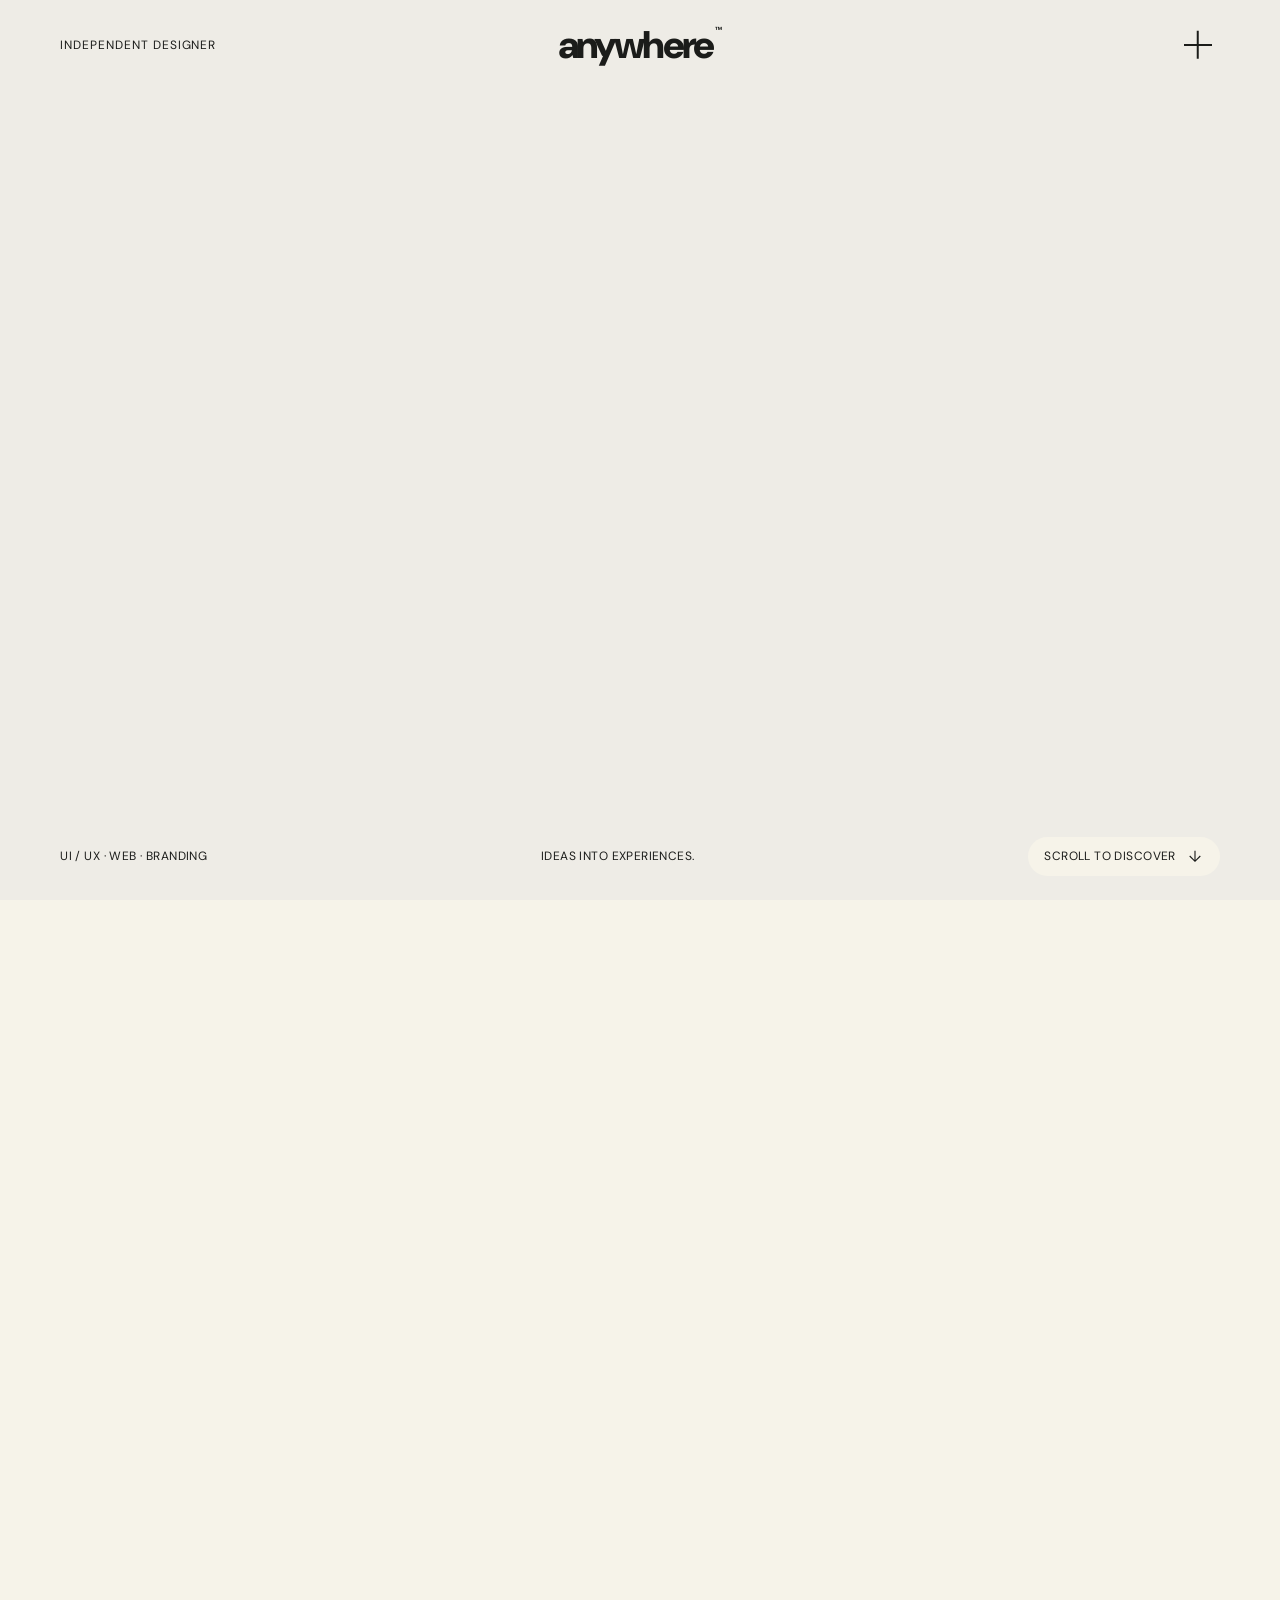
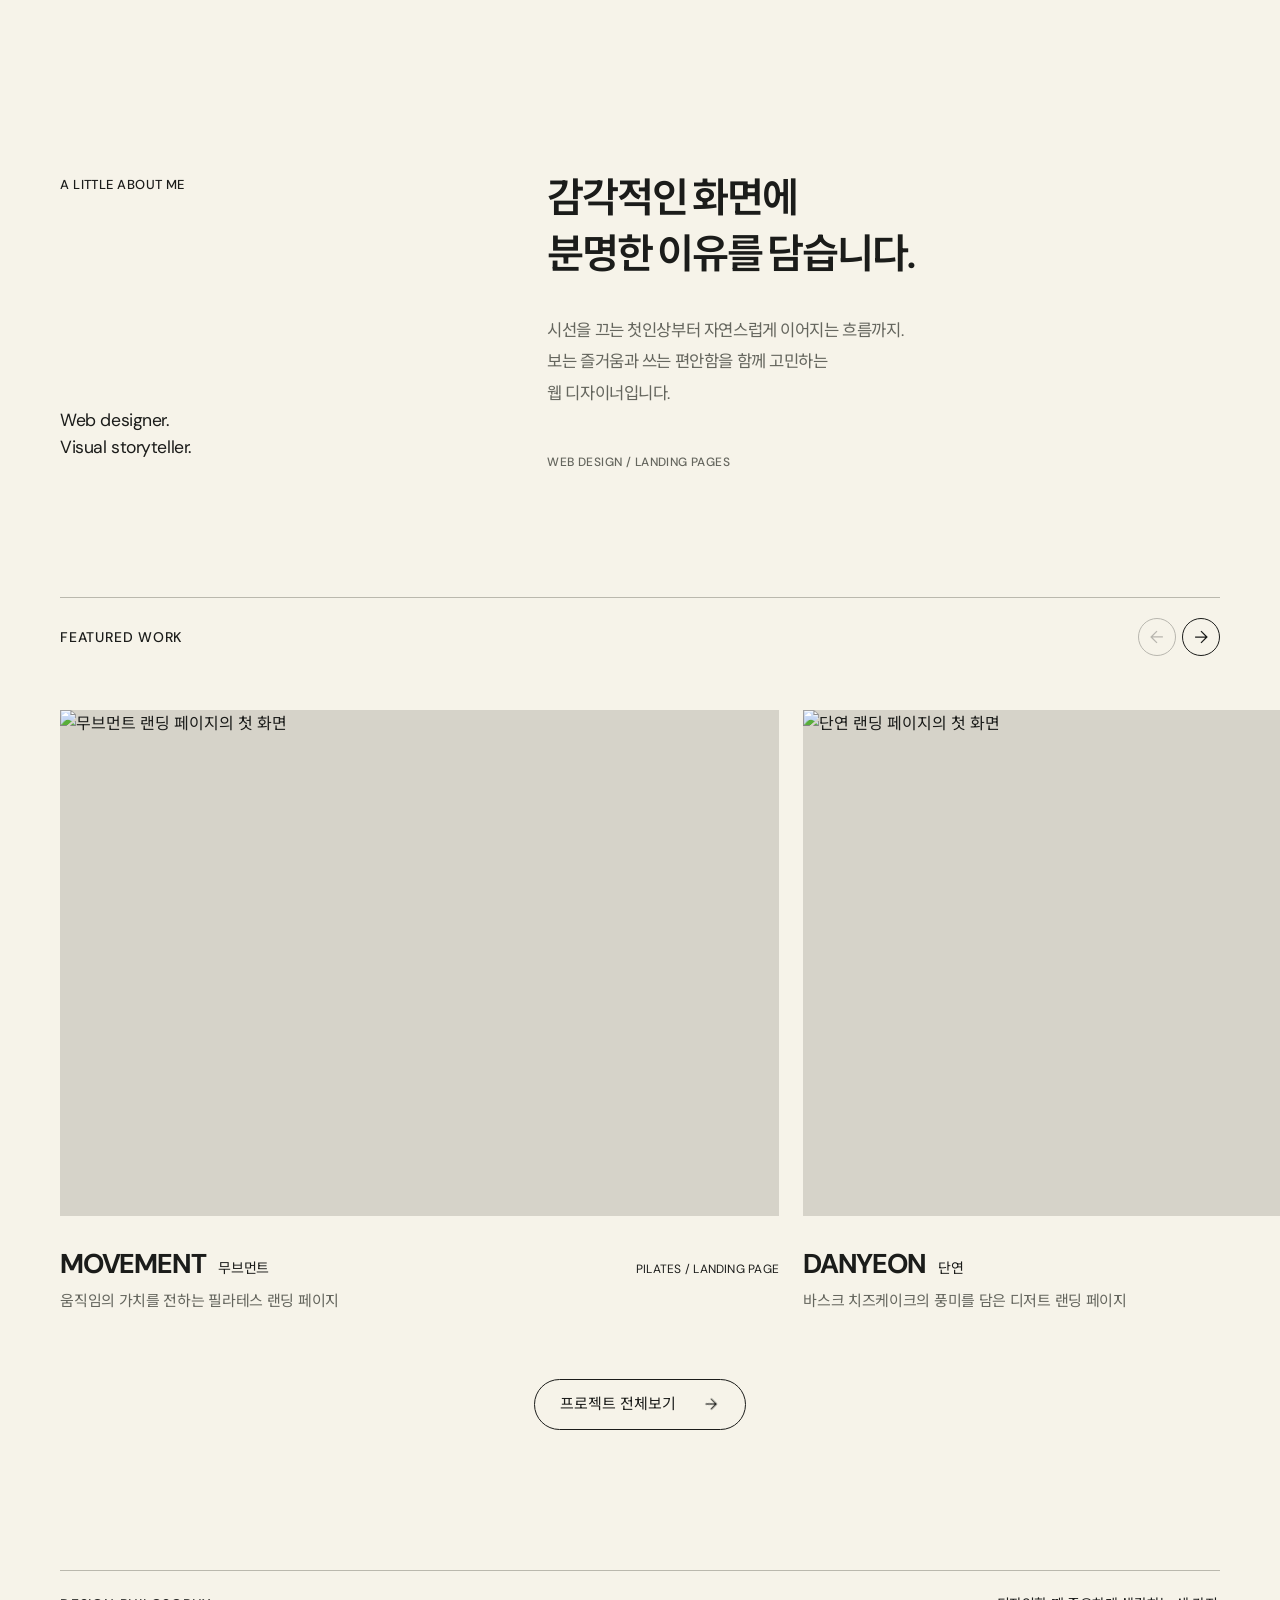
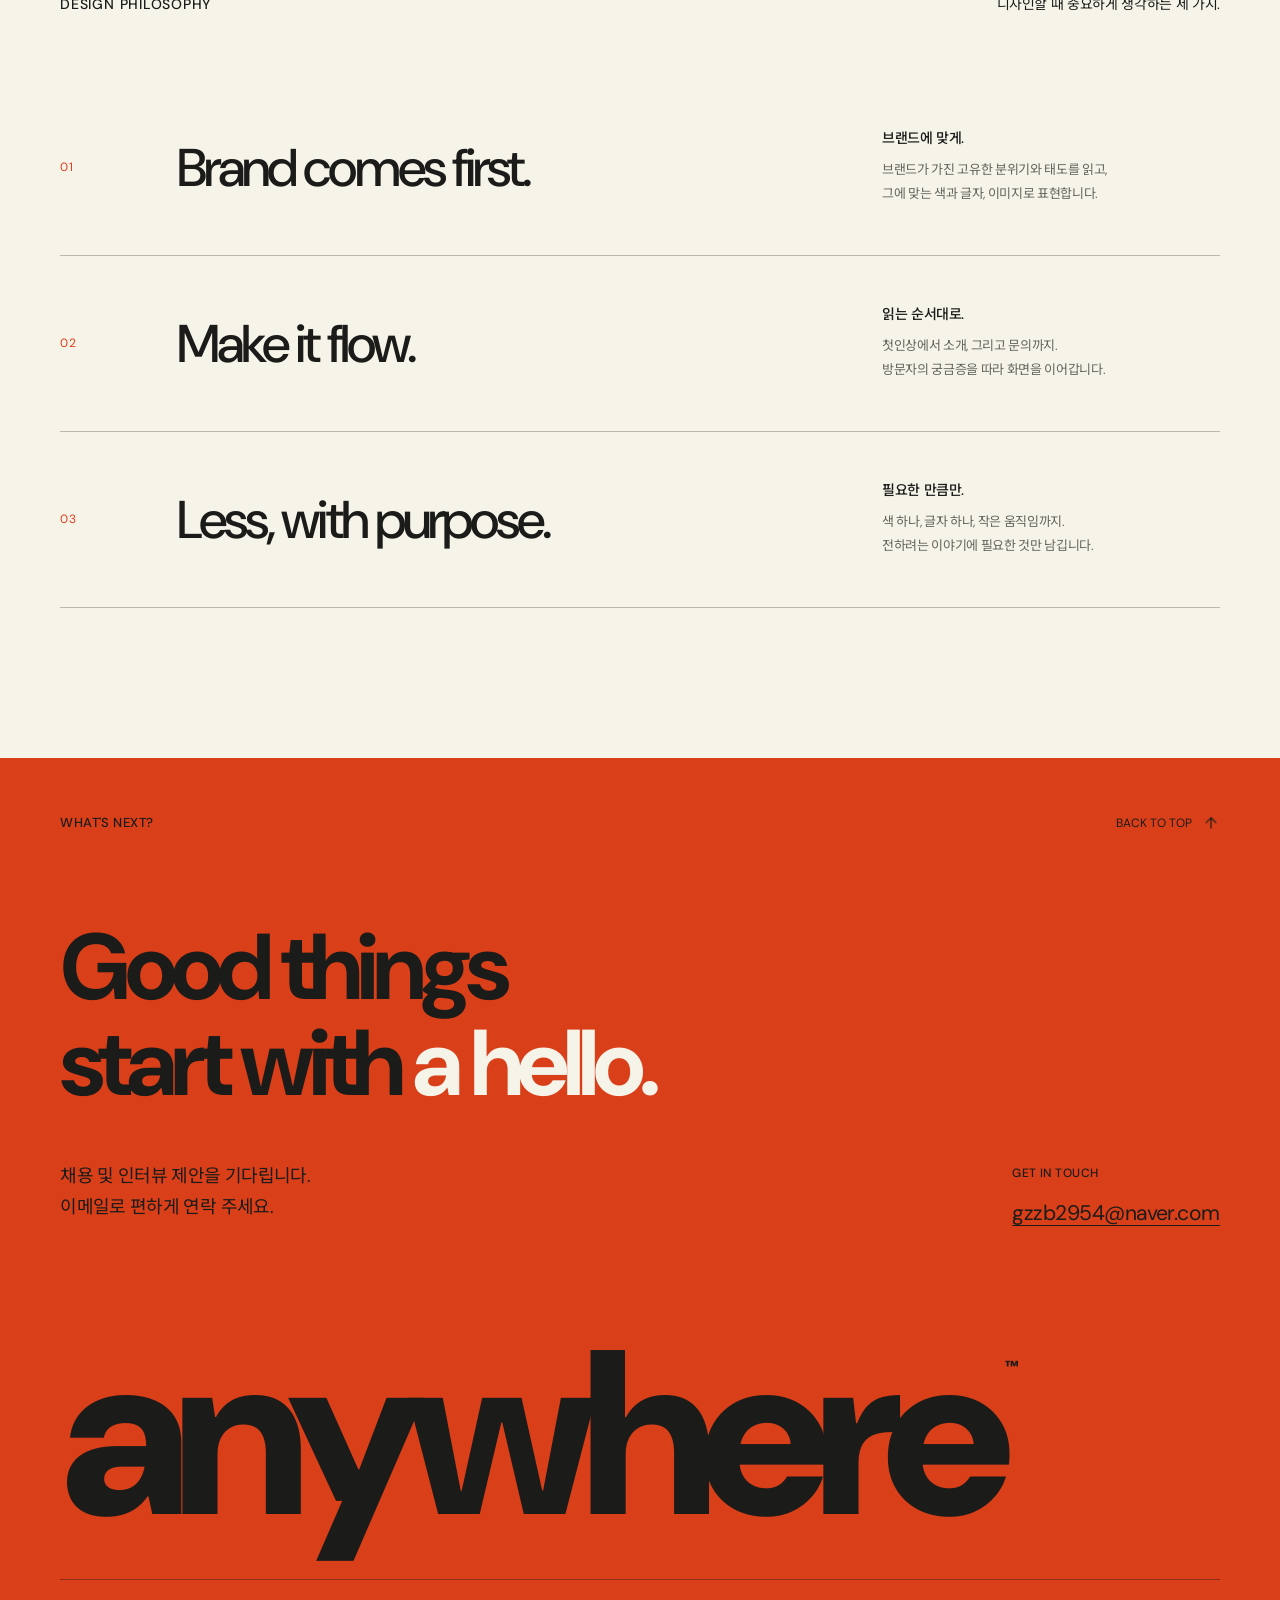
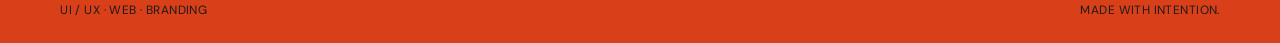
==== index.html @ 919f3a4c "Add portfolio homepage and styles" ====
<!doctype html><html lang="ko"><head><meta charset="UTF-8"><meta name="viewport" content="width=device-width,initial-scale=1"><title>anywhere — Designing better experiences</title><meta name="description" content="작은 관찰에서 시작해 더 나은 경험을 만드는 디자이너. UI/UX, 웹, 브랜딩을 연결하는 anywhere의 포트폴리오."><meta name="theme-color" content="#f6f3e9"><link rel="icon" href="assets/favicon.svg" type="image/svg+xml"><link rel="stylesheet" href="design.css?v=hiring-flow"><script src="site.js?v=spacing-1" defer></script></head><body id="top" class="home-page"><a class="skip" href="#main">본문으로 건너뛰기</a><header class="site-header"><span class="header-caption">INDEPENDENT DESIGNER</span><a class="wordmark" href="./" aria-label="anywhere 홈">anywhere<sup>™</sup></a><button class="menu-toggle" id="menu-toggle" type="button" aria-label="메뉴 열기" aria-controls="site-menu" aria-expanded="false"><span class="plus" aria-hidden="true"></span></button></header><dialog class="site-menu" id="site-menu" aria-label="사이트 메뉴"><div class="menu-head"><span class="eyebrow">EXPLORE ANYWHERE</span><button class="menu-close" type="button" aria-label="메뉴 닫기"><span class="plus" aria-hidden="true"></span></button></div><nav aria-label="메인 메뉴"><a href="./#projects"><span>Work</span><small>01</small></a><a href="./#about"><span>About</span><small>02</small></a><a href="./#contact"><span>Contact</span><small>03</small></a></nav><div class="menu-bottom"><span class="eyebrow">DESIGN WITH INTENTION.</span><p>작은 관찰에서 시작해,<br>더 나은 경험을 만듭니다.</p><span class="eyebrow">UI / UX · WEB · BRANDING</span></div></dialog><noscript><nav class="fallback-nav" aria-label="메인 메뉴"><a href="./#projects">Work</a><a href="./#about">About</a><a href="./#contact">Contact</a></nav></noscript><main id="main"><section class="hero" aria-labelledby="hero-title"><h1 class="sr-only" id="hero-title">Designing better experiences. anywhere design portfolio.</h1><div class="hero-stage"><div class="hero-frame"><div class="hero-visual"><div class="hero-art-window"><img class="hero-art" src="assets/hero.png" width="1672" height="941" alt="오렌지색 Designing better experiences 타이포그래피와 흑백 사진으로 구성된 종이 콜라주" fetchpriority="high"></div></div></div><div class="hero-foot"><span>UI / UX · WEB · BRANDING</span><span>IDEAS INTO EXPERIENCES.</span><a href="#about">SCROLL TO DISCOVER <svg class="arrow arrow-down" viewBox="0 0 24 24" fill="none" aria-hidden="true"><path d="M7 17 17 7M7 7h10v10"/></svg></a></div></div></section><section class="about about-personal" id="about" aria-labelledby="about-title"><div class="about-layout"><div class="about-caption"><span class="eyebrow">A LITTLE ABOUT ME</span><p>Web designer.<br>Visual storyteller.</p></div><div class="about-copy"><h2 id="about-title">감각적인 화면에<br>분명한 이유를 담습니다.</h2><p>시선을 끄는 첫인상부터 자연스럽게 이어지는 흐름까지.<br>보는 즐거움과 쓰는 편안함을 함께 고민하는<br class="desktop-break"> 웹 디자이너입니다.</p><span class="eyebrow">WEB DESIGN / LANDING PAGES</span></div></div></section><section class="work" id="projects" aria-labelledby="work-title"><div class="section-bar"><h2 id="work-title">FEATURED WORK</h2><div class="work-actions"><div class="carousel-controls" aria-label="프로젝트 탐색"><button type="button" id="previous-project" aria-label="이전 프로젝트"><svg class="arrow arrow-left" viewBox="0 0 24 24" fill="none" aria-hidden="true"><path d="M7 17 17 7M7 7h10v10"/></svg></button><button type="button" id="next-project" aria-label="다음 프로젝트"><svg class="arrow arrow-right" viewBox="0 0 24 24" fill="none" aria-hidden="true"><path d="M7 17 17 7M7 7h10v10"/></svg></button></div></div></div><div class="work-track" id="work-track" tabindex="0" aria-label="프로젝트 목록, 가로로 스크롤할 수 있습니다"><article class="project"><a class="project-link" href="projects/movement/"><div class="project-image landing-thumbnail"><img src="assets/movement.png" width="1920" height="9188" alt="무브먼트 랜딩 페이지의 첫 화면" loading="lazy"><span class="project-open">VIEW PROJECT <svg class="arrow arrow-ne" viewBox="0 0 24 24" fill="none" aria-hidden="true"><path d="M7 17 17 7M7 7h10v10"/></svg></span></div><div class="project-meta"><h3>MOVEMENT <span class="project-korean">무브먼트</span></h3><span>PILATES / LANDING PAGE</span></div><p>움직임의 가치를 전하는 필라테스 랜딩 페이지</p></a></article><article class="project"><a class="project-link" href="projects/danyeon/"><div class="project-image landing-thumbnail"><img src="assets/danyeon.png" width="1920" height="7399" alt="단연 랜딩 페이지의 첫 화면" loading="lazy"><span class="project-open">VIEW PROJECT <svg class="arrow arrow-ne" viewBox="0 0 24 24" fill="none" aria-hidden="true"><path d="M7 17 17 7M7 7h10v10"/></svg></span></div><div class="project-meta"><h3>DANYEON <span class="project-korean">단연</span></h3><span>DESSERT / LANDING PAGE</span></div><p>바스크 치즈케이크의 풍미를 담은 디저트 랜딩 페이지</p></a></article></div><div class="work-footer"><a class="work-view-all" href="projects/">프로젝트 전체보기 <svg class="arrow arrow-right" viewBox="0 0 24 24" fill="none" aria-hidden="true"><path d="M7 17 17 7M7 7h10v10"/></svg></a></div></section><section class="disciplines philosophy-table" id="philosophy" aria-labelledby="philosophy-title">
  <div class="section-bar"><h2 id="philosophy-title">DESIGN PHILOSOPHY</h2><p class="philosophy-intro" lang="ko">디자인할 때 중요하게 생각하는 세 가지.</p></div>
  <ol class="principles-list">
    <li class="principle"><span class="principle-number" aria-hidden="true">01</span><h3 lang="en">Brand comes first.</h3><div class="principle-copy"><p class="principle-label">브랜드에 맞게.</p><p>브랜드가 가진 고유한 분위기와 태도를 읽고,<br>그에 맞는 색과 글자, 이미지로 표현합니다.</p></div></li>
    <li class="principle"><span class="principle-number" aria-hidden="true">02</span><h3 lang="en">Make it flow.</h3><div class="principle-copy"><p class="principle-label">읽는 순서대로.</p><p>첫인상에서 소개, 그리고 문의까지.<br>방문자의 궁금증을 따라 화면을 이어갑니다.</p></div></li>
    <li class="principle"><span class="principle-number" aria-hidden="true">03</span><h3 lang="en">Less, with purpose.</h3><div class="principle-copy"><p class="principle-label">필요한 만큼만.</p><p>색 하나, 글자 하나, 작은 움직임까지.<br>전하려는 이야기에 필요한 것만 남깁니다.</p></div></li>
  </ol>
</section><footer class="contact" id="contact"><div class="contact-top"><span class="eyebrow">WHAT'S NEXT?</span><a href="#top" class="back-top">BACK TO TOP <svg class="arrow arrow-up" viewBox="0 0 24 24" fill="none" aria-hidden="true"><path d="M7 17 17 7M7 7h10v10"/></svg></a></div><h2>Good things<br>start with <em>a hello.</em></h2><div class="contact-info"><p>채용 및 인터뷰 제안을 기다립니다.<br>이메일로 편하게 연락 주세요.</p><div><span class="eyebrow">GET IN TOUCH</span><p><a class="contact-email" href="mailto:gzzb2954@naver.com">gzzb2954@naver.com</a></p></div></div><a class="footer-wordmark" href="./" aria-label="anywhere 홈">anywhere<sup>™</sup></a><div class="footer-bottom"><span>UI / UX · WEB · BRANDING</span><span>MADE WITH INTENTION.</span></div></footer></main></body></html>
---- design.css ----
@import url('https://fonts.googleapis.com/css2?family=DM+Sans:wght@400;500;600;700;800;900&family=Noto+Sans+KR:wght@400;500;600;700;800;900&display=swap');
:root{--paper:#f6f3e9;--ink:#1b1c1a;--orange:#d93f19;--line:#bab8ad;--muted:#65665e;--pad:4.7vw;--header:90px;--font:'DM Sans','Noto Sans KR',sans-serif}*{box-sizing:border-box}html{scroll-behavior:smooth;scroll-padding-top:110px}body{margin:0;background:var(--paper);color:var(--ink);font-family:var(--font);-webkit-font-smoothing:antialiased;isolation:isolate}a{color:inherit;text-decoration:none}button{font:inherit;color:inherit}button,a{-webkit-tap-highlight-color:transparent}button{cursor:pointer}a:focus-visible,button:focus-visible,[tabindex]:focus-visible{outline:2px solid var(--orange);outline-offset:6px}::selection{background:var(--orange);color:var(--paper)}.sr-only{position:absolute;width:1px;height:1px;padding:0;margin:-1px;overflow:hidden;clip:rect(0,0,0,0);white-space:nowrap;border:0}.skip{position:fixed;left:20px;top:-80px;z-index:60;background:var(--ink);color:var(--paper);padding:15px}.skip:focus{top:15px}.eyebrow{font-size:.8125rem;line-height:1.6;letter-spacing:.035em;font-weight:500}.arrow{display:inline-block;flex:none;width:22px;height:22px;stroke:currentColor;stroke-width:1.5;vertical-align:middle}.arrow-down{transform:rotate(135deg)}.arrow-up{transform:rotate(-45deg)}.arrow-left{transform:rotate(-135deg)}.arrow-right{transform:rotate(45deg)}
/* Quiet center branding and a compact, keyboard accessible menu. */
.site-header{height:var(--header);position:sticky;top:0;z-index:25;background:var(--paper);display:grid;grid-template-columns:1fr auto 1fr;align-items:center;padding:0 var(--pad)}.header-caption{font-size:.75rem;letter-spacing:.08em}.wordmark{font-size:2.4rem;font-weight:900;letter-spacing:-.075em;line-height:1;position:relative}.wordmark sup{font-size:.55rem;font-weight:600;vertical-align:top;margin-left:3px;letter-spacing:0}.menu-toggle,.menu-close{border:0;background:none;width:44px;height:44px;display:grid;place-items:center;justify-self:end;padding:0;position:relative}.plus{position:relative;width:28px;height:28px;display:block}.plus::before,.plus::after{content:"";position:absolute;top:13px;left:0;width:28px;height:1.5px;background:currentColor;transition:transform .25s}.plus::after{transform:rotate(90deg)}.menu-toggle:hover .plus{color:var(--orange)}.site-menu{position:fixed;inset:0 0 0 auto;width:min(460px,100%);height:100dvh;max-height:none;max-width:none;margin:0;border:0;padding:26px 44px 40px;background:var(--paper);color:var(--ink)}.site-menu[open]{display:flex;flex-direction:column;animation:menu-in .28s ease-out}.site-menu::backdrop{background:#18191033;backdrop-filter:blur(12px)}.menu-head{display:flex;justify-content:space-between;align-items:center}.menu-close .plus{transform:rotate(45deg)}.site-menu nav{display:flex;flex-direction:column;margin-top:50px}.site-menu nav a{display:flex;align-items:center;justify-content:space-between;font-size:3.4rem;line-height:1.35;letter-spacing:-.04em}.site-menu nav a:hover{color:var(--orange)}.site-menu nav small{font-size:.75rem;letter-spacing:0}.menu-bottom{margin-top:auto;padding-top:45px}.menu-bottom p{font-size:1.1rem;line-height:1.8;letter-spacing:-.03em;margin:20px 0 40px}.menu-bottom>.eyebrow:last-child{font-size:.75rem;color:var(--muted)}.menu-open{overflow:hidden}.fallback-nav{display:flex;gap:30px;justify-content:center;padding:12px}.fallback-nav a{text-decoration:underline}@keyframes menu-in{from{opacity:0;transform:translateX(40px)}to{opacity:1;transform:translateX(0)}}
/* The supplied artwork starts at viewport size, then shrinks within a pinned stage. */
.hero{padding-top:22px}.hero-frame{width:76%;margin:0 auto;will-change:width}.hero-visual{overflow:hidden}.hero-art{display:block;width:100%;height:auto;margin-top:-6.3%;margin-bottom:-7.8%}.hero-foot{display:flex;align-items:center;justify-content:space-between;gap:20px;margin:32px var(--pad) 0;font-size:.75rem;letter-spacing:.035em;line-height:1.6}.hero-foot>a{display:flex;gap:10px;align-items:center;padding:8px 0}.hero-foot .arrow{width:18px;height:18px}.hero-foot>a:hover{color:var(--orange)}
.about{padding:150px 0 125px;overflow:hidden}.about-layout{display:grid;grid-template-columns:42% 58%;padding:0 var(--pad)}.about-caption{display:flex;flex-direction:column;justify-content:space-between;align-items:flex-start;padding:5px 40px 12px 0}.about-caption>p{font-size:1.1rem;line-height:1.5;letter-spacing:-.025em;margin:0}.about-copy h2{font-size:clamp(1.6rem,2.1vw,2.4rem);font-weight:800;line-height:1.4;letter-spacing:-.04em;margin:0 0 30px;word-break:keep-all}.about-copy>p{font-size:clamp(1.55rem,2.05vw,2.3rem);font-weight:400;line-height:1.55;letter-spacing:-.04em;margin:0 0 40px;word-break:keep-all}.about-copy>.eyebrow{color:var(--muted);font-size:.75rem}.belief-viewport{margin-top:40px;overflow:hidden}.belief-track{display:flex;align-items:center;justify-content:center;gap:4vw;width:max-content;min-width:100%;position:relative;left:50%;transform:translateX(-50%);white-space:nowrap;will-change:transform}.belief-track span{font-size:clamp(3rem,7.2vw,8rem);line-height:1.1;letter-spacing:-.045em;font-weight:900;color:#d8d5ca}.belief-track .active{color:var(--orange)}.about-bottom{display:grid;grid-template-columns:42% 58%;padding:40px var(--pad) 0;align-items:center}.about-bottom>.eyebrow{font-size:.75rem;color:var(--muted)}.pill{display:flex;gap:30px;align-items:center;justify-content:center;border:1px solid var(--ink);border-radius:100px;min-height:46px;width:260px;font-size:1rem;padding:10px 25px;transition:color .2s,background .2s}.pill:hover{background:var(--ink);color:var(--paper)}.pill .arrow{width:20px;height:20px}
.section-bar{margin:0 var(--pad);padding:20px 0;border-top:1px solid var(--line);display:flex;justify-content:space-between;align-items:center;gap:20px}.section-bar h2{font-size:.875rem;font-weight:500;letter-spacing:.055em;margin:0}.carousel-controls{display:flex;gap:6px}.carousel-controls button{display:grid;place-items:center;border:1px solid var(--ink);background:transparent;border-radius:50%;width:38px;height:38px;transition:background .2s,color .2s}.carousel-controls button:disabled{opacity:.28;cursor:default}.carousel-controls button:hover:not(:disabled){background:var(--ink);color:var(--paper)}.carousel-controls .arrow{width:20px;height:20px}.work-track{display:flex;gap:24px;overflow-x:auto;scroll-snap-type:x mandatory;scrollbar-width:none;padding:22px var(--pad) 10px;scroll-padding-left:var(--pad);overscroll-behavior-x:contain}.work-track::-webkit-scrollbar{display:none}.project{flex:0 0 62%;min-width:0;scroll-snap-align:start}.project-image{position:relative;overflow:hidden;aspect-ratio:1.42;background:#d6d3c9}.project-image img{display:block;width:100%;height:100%;object-fit:cover;transition:transform .7s cubic-bezier(.2,.6,.3,1)}.project-link:hover img{transform:scale(1.025)}.project-open{position:absolute;bottom:24px;right:24px;background:var(--paper);padding:10px 16px;border-radius:30px;font-size:.75rem;display:flex;align-items:center;gap:18px;opacity:0;transform:translateY(6px);transition:opacity .2s,transform .2s}.project-link:hover .project-open,.project-link:focus-visible .project-open{opacity:1;transform:translateY(0)}.project-open .arrow{width:18px;height:18px}.project-meta{display:flex;align-items:baseline;justify-content:space-between;gap:20px;margin-top:22px}.project-meta h3{font-size:1.7rem;font-weight:700;letter-spacing:-.045em;margin:0}.project-meta>span{font-size:.75rem;letter-spacing:.02em;text-align:right}.project-link>p{font-size:.9375rem;color:var(--muted);letter-spacing:-.02em;margin:8px 0 10px}.work-note{display:flex;align-items:flex-start;justify-content:space-between;gap:30px;margin:30px var(--pad) 0;font-size:.75rem;color:var(--muted);line-height:1.7}.work-note>p{margin:0}.disciplines{padding:130px 0}.disciplines .section-bar{padding-bottom:40px}.disciplines .section-bar>.eyebrow{font-size:.75rem}.discipline{display:grid;grid-template-columns:10% 1fr 1fr;align-items:center;gap:20px;padding:26px 0;margin:0 var(--pad);border-bottom:1px solid var(--line)}.discipline>span{font-size:.75rem;color:var(--muted)}.discipline h3{font-size:clamp(1.8rem,3.5vw,3.75rem);line-height:1.2;font-weight:500;letter-spacing:-.05em;margin:0}.discipline p{font-size:.875rem;color:var(--muted);line-height:1.8;margin:0;text-align:right}
.contact{background:var(--orange);padding:35px var(--pad) 25px;overflow:hidden}.contact-top{display:flex;justify-content:space-between;gap:20px;align-items:center}.back-top{display:flex;align-items:center;gap:10px;font-size:.75rem}.back-top .arrow{width:18px;height:18px}.contact h2{font-size:clamp(3rem,7.3vw,8.5rem);font-weight:700;letter-spacing:-.065em;line-height:1.03;margin:85px 0 50px}.contact h2 em{font-style:normal;color:var(--paper)}.contact-info{display:grid;grid-template-columns:1fr 1fr;gap:40px;align-items:start;margin-bottom:85px}.contact-info>p{font-size:1.125rem;line-height:1.7;letter-spacing:-.035em;margin:0}.contact-info>div{justify-self:end}.contact-info>div p{font-size:.875rem;line-height:1.6}.contact-info .eyebrow{font-size:.75rem}.footer-wordmark{display:block;font-size:clamp(4rem,18.3vw,24rem);font-weight:900;line-height:.9;letter-spacing:-.075em;position:relative;width:fit-content}.footer-wordmark sup{font-size:1rem;vertical-align:top;position:absolute;top:14%;right:-22px;letter-spacing:0}.footer-bottom{margin-top:38px;border-top:1px solid #8f2e17;padding-top:22px;display:flex;justify-content:space-between;gap:20px;font-size:.75rem;letter-spacing:.035em}
/* Project detail pages follow the same quiet, image-led rhythm. */
.section-pad{padding:50px var(--pad) 75px}.section-top{display:flex;justify-content:space-between;align-items:center;gap:25px}.return-link{display:flex;align-items:center;gap:10px;font-size:.8125rem}.return-link .arrow{width:18px;height:18px}.case-intro{padding-top:30px;padding-bottom:38px}.case-intro>.section-top{border-top:1px solid var(--line);padding-top:25px}.case-intro h1{font-size:clamp(3rem,12.2vw,14rem);line-height:.92;font-weight:800;letter-spacing:-.065em;color:var(--ink);margin:90px 0 35px}.case-subtitle{display:flex;justify-content:space-between;align-items:center;gap:30px}.case-subtitle p{font-size:1.125rem;letter-spacing:-.03em;margin:0}.case-subtitle .eyebrow{font-size:.75rem}.case-cover{margin:0 var(--pad)}.case-cover img{display:block;width:100%;height:auto;max-height:960px;object-fit:cover}.case-cover figcaption{display:flex;justify-content:space-between;gap:15px;font-size:.75rem;line-height:1.6;color:var(--muted);padding-top:15px}.case-overview{display:grid;grid-template-columns:1fr 1.45fr;gap:10%;padding-top:115px;padding-bottom:100px}.case-overview h2{font-size:clamp(1.75rem,3vw,3rem);font-weight:700;line-height:1.45;letter-spacing:-.04em;margin:0 0 30px}.case-intro-copy{font-size:1.125rem;line-height:1.9;letter-spacing:-.02em;word-break:keep-all}.case-facts{margin:45px 0 0}.case-facts>div{display:grid;grid-template-columns:120px 1fr;gap:25px;border-top:1px solid var(--line);padding:17px 0;font-size:.875rem;line-height:1.7}.case-facts dt{color:var(--muted)}.case-facts dd{margin:0}.case-direction{border-top:1px solid var(--line)}.design-notes{display:grid;grid-template-columns:repeat(3,1fr);gap:5%;margin:55px 0 80px}.note-number{font-size:.8125rem;color:var(--muted)}.design-notes h3{font-size:1.3rem;line-height:1.5;letter-spacing:-.035em;font-weight:700;margin:25px 0 18px;word-break:keep-all}.design-notes p{font-size:1rem;line-height:1.9;word-break:keep-all;color:var(--muted);margin:0}.palette-heading{display:flex;justify-content:space-between;gap:25px;border-top:1px solid var(--line);padding-top:25px;margin-bottom:25px}.palette{display:grid;grid-template-columns:repeat(3,1fr);gap:22px}.palette>div{display:flex;justify-content:space-between;flex-wrap:wrap;gap:10px;font-size:.8125rem}.swatch{width:100%;height:150px;border:1px solid #22221f20}.case-next{background:var(--orange);padding-bottom:28px}.case-next>a{display:flex;align-items:center;justify-content:space-between;gap:25px;padding:55px 0 70px}.case-next h2{font-size:clamp(2.5rem,7vw,8rem);font-weight:700;line-height:1;letter-spacing:-.06em;margin:0}.case-next>a .arrow{width:30px;height:30px}.case-end{display:flex;justify-content:space-between;border-top:1px solid #8f2e17;padding-top:24px;font-size:.8125rem}.case-end a{display:flex;align-items:center;gap:10px}.case-end .arrow{width:18px;height:18px}
@media(min-width:1800px){:root{--pad:6vw}}@media(max-width:900px){.header-caption{font-size:.75rem}.about{padding-top:110px}.about-layout,.about-bottom{grid-template-columns:34% 66%}.about-copy h2{font-size:1.55rem}.about-copy>p{font-size:1.5rem}.desktop-break{display:none}.project{flex-basis:76%}.discipline{grid-template-columns:8% 1fr}.discipline p{grid-column:2;text-align:left}.disciplines .section-bar>.eyebrow{max-width:220px;text-align:right}.case-overview{grid-template-columns:.7fr 1.45fr;gap:5%}}
@media(max-width:600px){:root{--pad:6vw;--header:74px}html{scroll-padding-top:90px}.site-header .header-caption{visibility:hidden;font-size:0}.wordmark{font-size:1.9rem}.plus,.plus::before,.plus::after{width:24px}.plus{height:24px}.plus::before,.plus::after{top:11px}.site-menu{padding:20px 25px 30px}.site-menu nav{margin-top:35px}.site-menu nav a{font-size:3rem}.menu-bottom p{margin-bottom:25px}.hero{padding-top:16px}.hero-frame{width:92%}.hero-art{width:146%;max-width:none;margin-left:-23%;margin-top:-10%;margin-bottom:-11.4%}.hero-foot{margin-top:22px;font-size:.75rem;gap:12px}.hero-foot>span:nth-child(2){display:none}.hero-foot .arrow{width:16px;height:16px}.hero-foot a{gap:4px}.about{padding-top:90px;padding-bottom:80px}.about-layout{grid-template-columns:1fr;gap:35px}.about-caption{flex-direction:row;padding:0;align-items:flex-start;gap:20px}.about-caption>p{font-size:.8125rem;line-height:1.5;text-align:right}.about-caption .eyebrow{font-size:.75rem}.about-copy h2{font-size:1.45rem;line-height:1.5;margin-bottom:24px}.about-copy>p{font-size:1.4rem;line-height:1.65;margin-bottom:30px}.about-copy>.eyebrow{font-size:.75rem}.belief-viewport{margin-top:28px}.belief-track{gap:25px}.belief-track span{font-size:3rem}.about-bottom{display:flex;flex-direction:column-reverse;align-items:flex-start;gap:24px;padding-top:30px}.about-bottom>.eyebrow{font-size:.75rem}.pill{width:100%;min-height:45px;font-size:.9375rem}.section-bar{padding-top:16px;padding-bottom:8px}.section-bar h2{font-size:.75rem}.carousel-controls button{width:34px;height:34px}.carousel-controls .arrow{width:18px;height:18px}.work-track{gap:16px;padding-top:20px}.project{flex-basis:86%}.project-image{aspect-ratio:1.08}.project-open{opacity:1;transform:none;bottom:14px;right:14px;padding:8px 12px;gap:7px;font-size:.75rem}.project-open .arrow{width:16px;height:16px}.project-meta{flex-direction:column;gap:7px;margin-top:18px}.project-meta h3{font-size:1.4rem}.project-meta>span{font-size:.75rem;text-align:left}.project-link>p{font-size:.8125rem;line-height:1.6;margin-top:9px}.work-note{flex-direction:column;gap:10px;margin-top:25px;font-size:.75rem}.work-note>p{max-width:280px}.disciplines{padding:85px 0}.disciplines .section-bar{padding-bottom:25px}.disciplines .section-bar>.eyebrow{font-size:.75rem;max-width:165px}.discipline{gap:10px 20px;padding:22px 0}.discipline h3{font-size:1.65rem}.discipline>span{font-size:.75rem}.discipline p{font-size:.75rem}.contact{padding-top:25px}.contact-top>.eyebrow{font-size:.75rem}.back-top{font-size:.75rem;gap:4px}.back-top .arrow{width:16px;height:16px}.contact h2{font-size:clamp(2.5rem,9.6vw,3.7rem);margin:55px 0 34px;letter-spacing:-.055em;line-height:1.1}.contact-info{grid-template-columns:1fr;gap:30px;margin-bottom:60px}.contact-info>p{font-size:.9375rem}.contact-info>div{justify-self:start}.contact-info>div p{font-size:.8125rem}.contact-info .eyebrow{font-size:.75rem}.footer-wordmark{font-size:17.5vw}.footer-wordmark sup{font-size:.6rem;right:-12px}.footer-bottom{font-size:.75rem;margin-top:28px;gap:10px}.section-pad{padding:35px var(--pad) 50px}.section-top{gap:18px;align-items:flex-start}.section-top>.eyebrow{font-size:.75rem;text-align:right}.case-intro{padding-top:15px;padding-bottom:28px}.case-intro h1{font-size:12.3vw;margin-top:55px;margin-bottom:25px}.return-link{font-size:.75rem;gap:5px}.case-subtitle{flex-direction:column;align-items:flex-start;gap:12px}.case-subtitle p{font-size:1rem}.case-subtitle .eyebrow{font-size:.75rem}.case-cover figcaption{flex-direction:column;gap:5px;font-size:.75rem}.case-overview{grid-template-columns:1fr;gap:25px;padding-top:60px}.case-section-label{font-size:.75rem}.case-overview h2{font-size:1.8rem;line-height:1.45;margin-bottom:20px}.case-intro-copy{font-size:1rem}.case-facts>div{grid-template-columns:80px 1fr;gap:15px;font-size:.8125rem}.case-facts{margin-top:30px}.design-notes{grid-template-columns:1fr;gap:35px;margin:35px 0 50px}.design-notes article{display:grid;grid-template-columns:35px 1fr;gap:15px}.note-number{padding-top:5px;font-size:.75rem}.design-notes h3{font-size:1.15rem;margin:0}.design-notes p{grid-column:2;font-size:.9375rem}.palette-heading .eyebrow{font-size:.75rem}.palette{gap:12px}.palette>div{font-size:.75rem;gap:5px}.palette>div>span{width:100%}.swatch{height:85px}.case-next>.eyebrow{font-size:.75rem}.case-next>a{padding:35px 0 45px}.case-next h2{font-size:8vw}.case-next>a .arrow{width:24px;height:24px}.case-end{font-size:.75rem}}
@media(prefers-reduced-motion:reduce){html{scroll-behavior:auto}*,*::before,*::after{animation:none!important;transition:none!important}.hero-frame{will-change:auto}.belief-track{will-change:auto}}

@media(max-width:600px){.hero-foot{flex-wrap:wrap}.hero-foot>a{margin-left:auto}.footer-bottom{flex-wrap:wrap;gap:10px 20px}}

.home-page>.site-header{position:fixed;inset:0 0 auto;background:transparent}.hero{padding:0;height:180svh;position:relative}.hero-stage{height:100svh;position:sticky;top:0;display:grid;place-items:center;overflow:hidden}.hero-frame{width:100%;height:100%;margin:0;transform-origin:center;will-change:transform}.hero-visual{height:100%;width:100%;display:grid;place-items:center;background:#eeece6;overflow:hidden}.hero-art-window{width:max(100%,calc(100svh * 1.85));aspect-ratio:1672 / 710;overflow:hidden;flex:none}.hero-art{display:block;width:100%;height:auto;max-width:none;margin:-6.3% 0 -7.8%;transform:none}.hero-foot{position:absolute;bottom:24px;left:var(--pad);right:var(--pad);margin:0;z-index:2}.hero-foot>a{background:var(--paper);border-radius:30px;padding:10px 16px}.hero-stage+.about{position:relative}@media(max-width:600px){.hero{height:165svh;padding:0}.hero-art-window{width:150%;aspect-ratio:1672 / 710}.hero-art{width:100%;margin:-6.3% 0 -7.8%}.hero-foot{bottom:20px;gap:10px}.hero-foot>a{padding:8px 10px}.hero-foot>span:first-child{max-width:130px}}@media(prefers-reduced-motion:reduce){.hero{height:100svh}.hero-stage{position:relative}.hero-frame{transform:none!important;will-change:auto}}

/* Original landing-page work: top crops for covers, uncropped full designs below. */
.landing-thumbnail img{object-position:center top}.project-korean{font-size:.875rem;font-weight:400;letter-spacing:-.02em;margin-left:8px}.landing-cover-window{aspect-ratio:16/10;overflow:hidden}.case-cover.landing-cover img{width:100%;height:100%;max-height:none;object-fit:cover;object-position:center top}.landing-cover figcaption>a{display:inline-flex;align-items:center;gap:8px}.landing-cover .arrow,.original-link .arrow{width:18px;height:18px}.full-design{background:#e9e7e0}.full-design .section-top{padding-bottom:30px;border-bottom:1px solid var(--line);margin-bottom:45px}.full-design h2{font-weight:500;margin:0}.original-link{font-size:.875rem;display:inline-flex;align-items:center;gap:10px}.original-link:hover{color:var(--orange)}.full-design figure{max-width:1120px;margin:0 auto}.full-design figure>img{display:block;width:100%;height:auto;max-height:none;box-shadow:0 8px 40px #1b1c1a0d}.full-design figcaption{font-size:.75rem;color:var(--muted);margin-top:20px;line-height:1.6}.case-direction:has(+.full-design){padding-bottom:0}.case-direction:has(+.full-design) .design-notes{margin-bottom:65px}@media(max-width:600px){.landing-thumbnail{aspect-ratio:1.4}.landing-cover-window{aspect-ratio:16/10}.project-korean{font-size:.8125rem}.full-design .section-top{align-items:center;gap:10px;margin-bottom:25px;padding-bottom:22px}.full-design h2{font-size:.75rem}.original-link{font-size:.75rem;gap:5px}.full-design figcaption{font-size:.75rem}.case-direction:has(+.full-design) .design-notes{margin-bottom:40px}}

/* Small spacing refinements where labels, images and section transitions were tight. */
.home-page>.site-header.header-over-content{background:var(--paper)}
.work-track{padding-top:34px}.project-meta{margin-top:30px}.discipline{padding-top:34px;padding-bottom:34px}.contact{padding-top:55px}.case-intro{padding-bottom:56px}.case-direction:has(+.full-design) .design-notes{margin-bottom:85px}
@media(max-width:600px){.work-track{padding-top:28px}.project-meta{margin-top:26px}.discipline{padding-top:28px;padding-bottom:28px}.contact{padding-top:39px}.case-intro{padding-bottom:40px}.case-direction:has(+.full-design) .design-notes{margin-bottom:56px}}

/* Biography and project-led philosophy have distinct visual roles. */
.about-personal .about-bottom{padding-top:52px}.about-personal .about-copy>p{font-size:clamp(1.35rem,1.85vw,2rem);line-height:1.65}

/* Open typographic rows: principle first, plain-language meaning beside it. */
.philosophy-table{padding:140px 0 150px}
.philosophy-table .section-bar{align-items:baseline;gap:28px;padding-top:22px;padding-bottom:64px}
.philosophy-intro{margin:0;font-size:.875rem;line-height:1.65;letter-spacing:-.025em;word-break:keep-all}
.principles-list{list-style:none;padding:0;margin:0 var(--pad)}
.principle{display:grid;grid-template-columns:8% minmax(0,1fr) minmax(280px,30%);align-items:center;column-gap:24px;min-height:176px;padding:42px 0;border-bottom:1px solid var(--line)}
.principle-number{align-self:center;font-size:.75rem;font-variant-numeric:tabular-nums;color:var(--orange);letter-spacing:.04em}
.principle h3{margin:0;font-size:clamp(2.6rem,4.15vw,5.5rem);font-weight:500;line-height:1.08;letter-spacing:-.055em;white-space:nowrap}
.principle-copy{padding-left:10px}
.principle-copy p{margin:0;color:var(--muted);font-size:clamp(.8125rem,.94vw,1rem);line-height:1.85;letter-spacing:-.025em;word-break:keep-all}
.principle-copy .principle-label{color:var(--ink);font-size:clamp(.875rem,1.05vw,1.125rem);font-weight:500;margin-bottom:9px;line-height:1.5}
@media(min-width:1800px){.principle{min-height:210px;padding:52px 0}.philosophy-table .section-bar{padding-bottom:76px}}
@media(max-width:1050px){.principle{grid-template-columns:5% minmax(0,1fr) minmax(245px,32%);column-gap:18px;min-height:160px}.principle h3{font-size:3.9vw}.principle-copy{padding-left:0}.principle-copy p{font-size:.8125rem}}
@media(max-width:760px){.philosophy-table{padding:100px 0 110px}.philosophy-table .section-bar{padding-bottom:30px;align-items:flex-start}.philosophy-intro{max-width:180px;text-align:right;font-size:.75rem}.principle{grid-template-columns:28px minmax(0,1fr);gap:19px 18px;padding:32px 0 36px;min-height:0;align-items:baseline}.principle h3{font-size:clamp(1.8rem,5.8vw,2.7rem);letter-spacing:-.055em}.principle-number{align-self:baseline;font-size:.6875rem}.principle-copy{grid-column:2}.principle-copy .principle-label{font-size:.875rem;margin-bottom:5px}.principle-copy p{font-size:.8125rem;line-height:1.8}}
@media(max-width:600px){.about-personal .about-bottom{padding-top:35px}.about-personal .about-copy>p{font-size:1.25rem;line-height:1.75}}

/* Personal introduction and a complete project index. */
.work-footer{display:flex;justify-content:center;margin:48px var(--pad) 0}
.work-view-all{display:inline-flex;align-items:center;justify-content:center;gap:26px;min-height:50px;padding:13px 25px;border:1px solid var(--ink);border-radius:999px;font-size:.9375rem;line-height:1.5;transition:background .2s,color .2s}
.work-view-all .arrow{width:18px;height:18px}
.work-view-all:hover{background:var(--ink);color:var(--paper)}
@media(max-width:600px){.work-footer{margin-top:34px}.work-view-all{min-height:48px;padding:12px 24px;font-size:.875rem;gap:22px}}
.about-personal .about-copy h2{font-size:clamp(2rem,3.15vw,3.5rem);font-weight:600;line-height:1.4;letter-spacing:-.055em;margin-bottom:32px}
.about-personal .about-copy>p{font-size:clamp(1rem,1.3vw,1.375rem);line-height:1.9;letter-spacing:-.025em;color:var(--muted)}
.work-actions{display:flex;align-items:center;gap:30px}
.all-projects-link{font-size:.875rem;line-height:1.5;padding:10px 0;text-decoration:underline;text-underline-offset:5px;text-decoration-thickness:1px}
.all-projects-link:hover{color:var(--orange)}
.work-note.work-note-end{justify-content:flex-end;align-items:flex-end}
.contact-info>div .contact-email{font-size:clamp(1rem,1.65vw,1.75rem);letter-spacing:-.025em}
.contact-email{text-decoration:underline;text-decoration-thickness:1px;text-underline-offset:5px;overflow-wrap:anywhere}
.contact-email:hover{opacity:.7}
.project-archive{padding:48px var(--pad) 130px}
.archive-top{display:flex;justify-content:space-between;align-items:center;gap:20px}
.archive-top .return-link{text-decoration:underline;text-underline-offset:5px}
.project-archive h1{font-size:clamp(3.5rem,8vw,9rem);font-weight:500;line-height:1.05;letter-spacing:-.065em;margin:80px 0 70px}
.project-archive h1>span{color:var(--orange)}
.archive-grid{display:grid;grid-template-columns:repeat(2,minmax(0,1fr));gap:60px 32px}
.archive-grid .project-image{aspect-ratio:1.35}
.archive-grid .project-meta{align-items:flex-start;flex-direction:column;gap:10px}
.archive-grid .project-meta h2{margin:0;font-size:clamp(1.5rem,2.3vw,2.4rem);line-height:1.2;letter-spacing:-.045em;font-weight:500}
.archive-grid .project-meta>span{text-align:left}
.archive-footer{margin:0 var(--pad);padding:36px 0 42px;border-top:1px solid var(--line);display:flex;justify-content:space-between;align-items:center;gap:32px}
@media(max-width:600px){.about-personal .about-copy h2{font-size:clamp(1.7rem,6.5vw,2.2rem);margin-bottom:24px}.about-personal .about-copy>p{font-size:1rem;line-height:1.85}.work-actions{gap:18px}.all-projects-link{font-size:.8125rem}.work .section-bar{gap:12px}.contact-info>div .contact-email{font-size:1.125rem}.project-archive{padding:30px var(--pad) 80px}.archive-top .return-link,.archive-top .eyebrow{font-size:.75rem}.project-archive h1{font-size:clamp(2.5rem,10vw,3.75rem);margin:55px 0 40px}.archive-grid{grid-template-columns:1fr;gap:48px}.archive-grid .project-meta h2{font-size:1.65rem}.archive-footer{flex-direction:column;align-items:flex-start;padding:30px 0;gap:26px}.archive-footer .contact-email{font-size:.9375rem}}
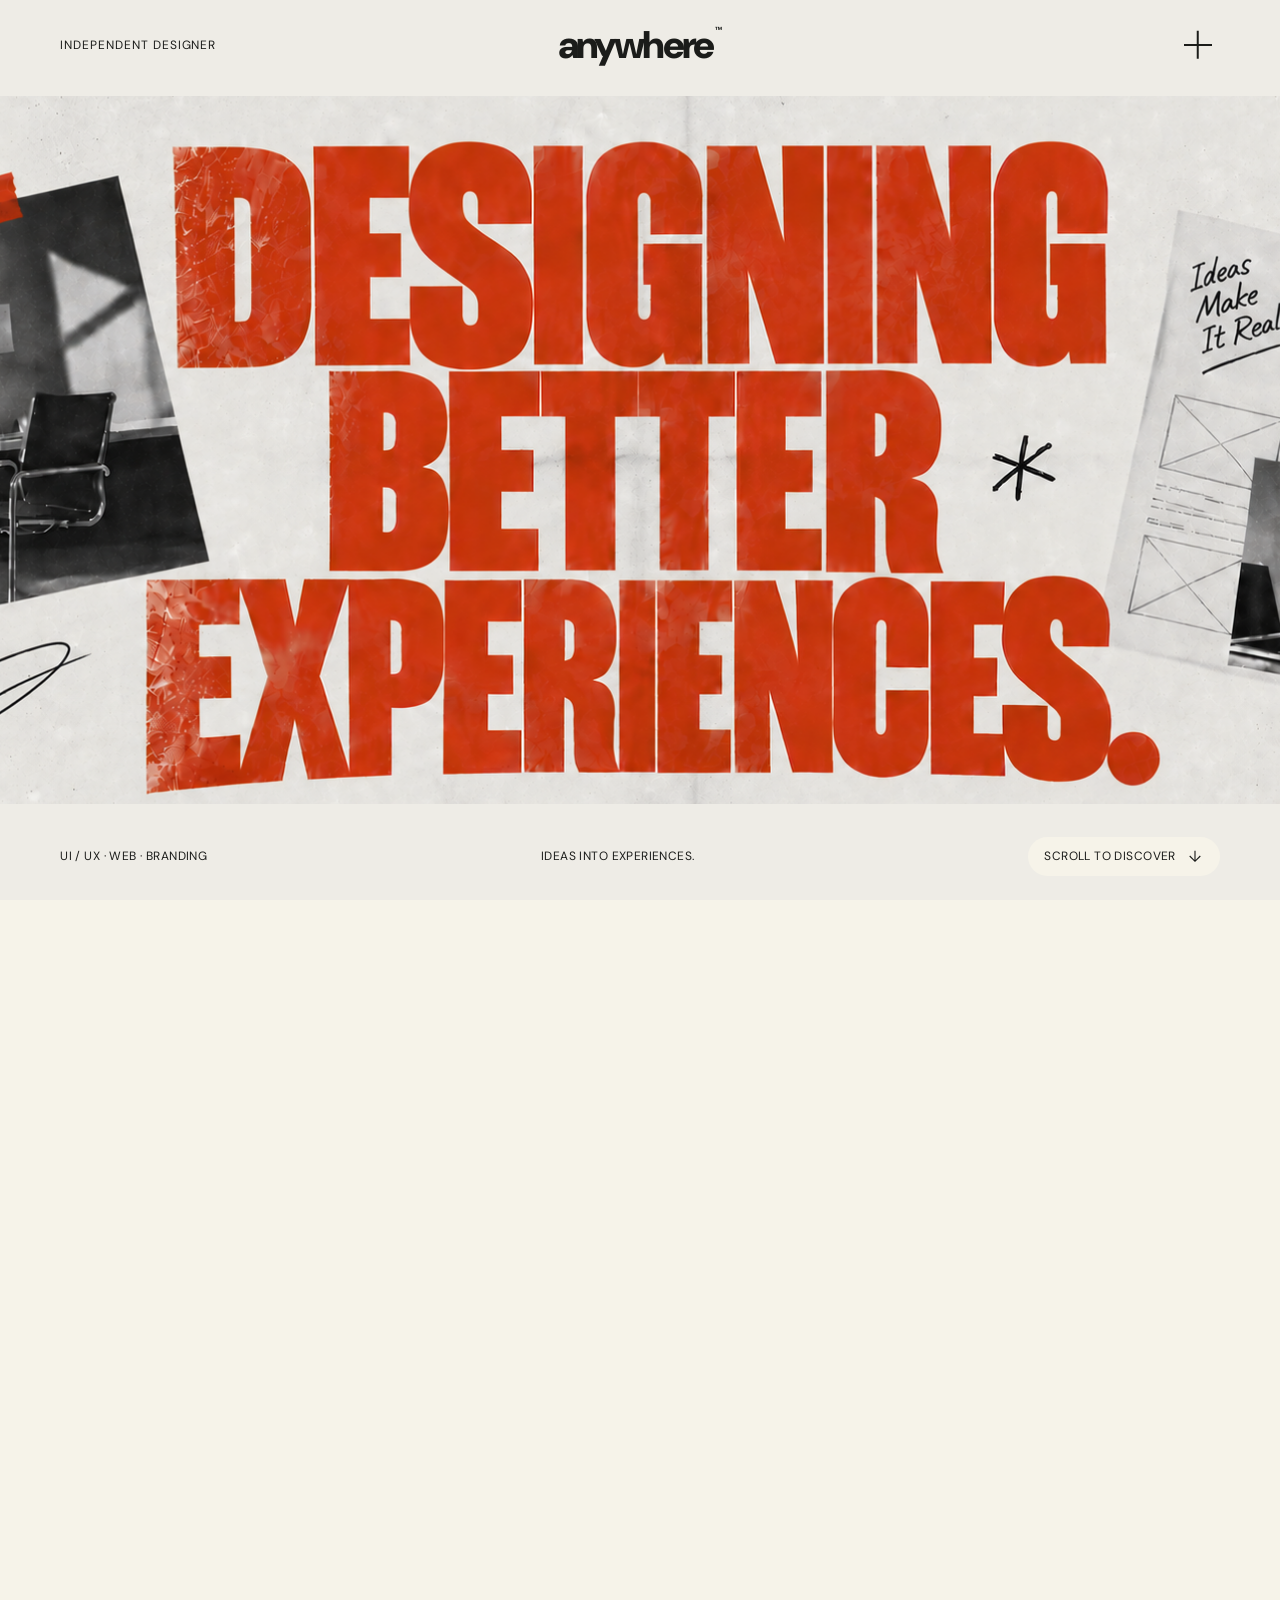
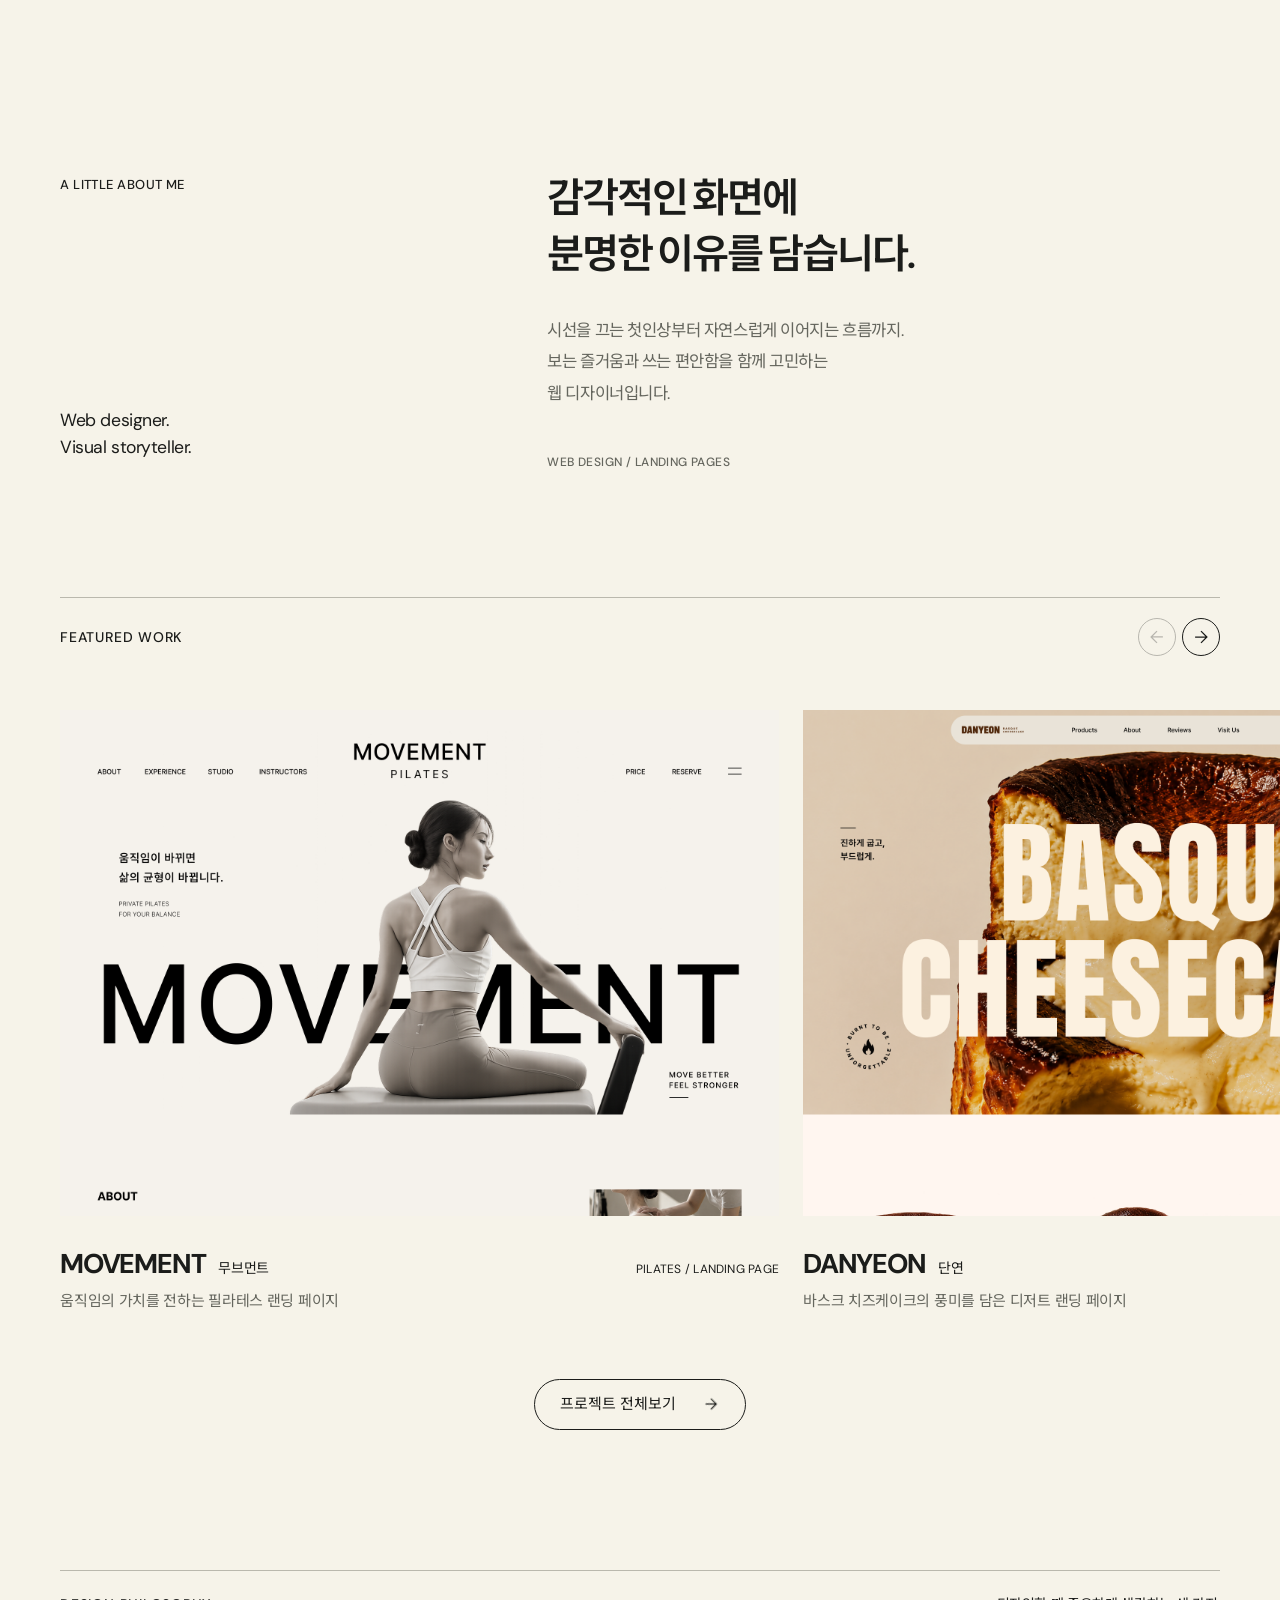
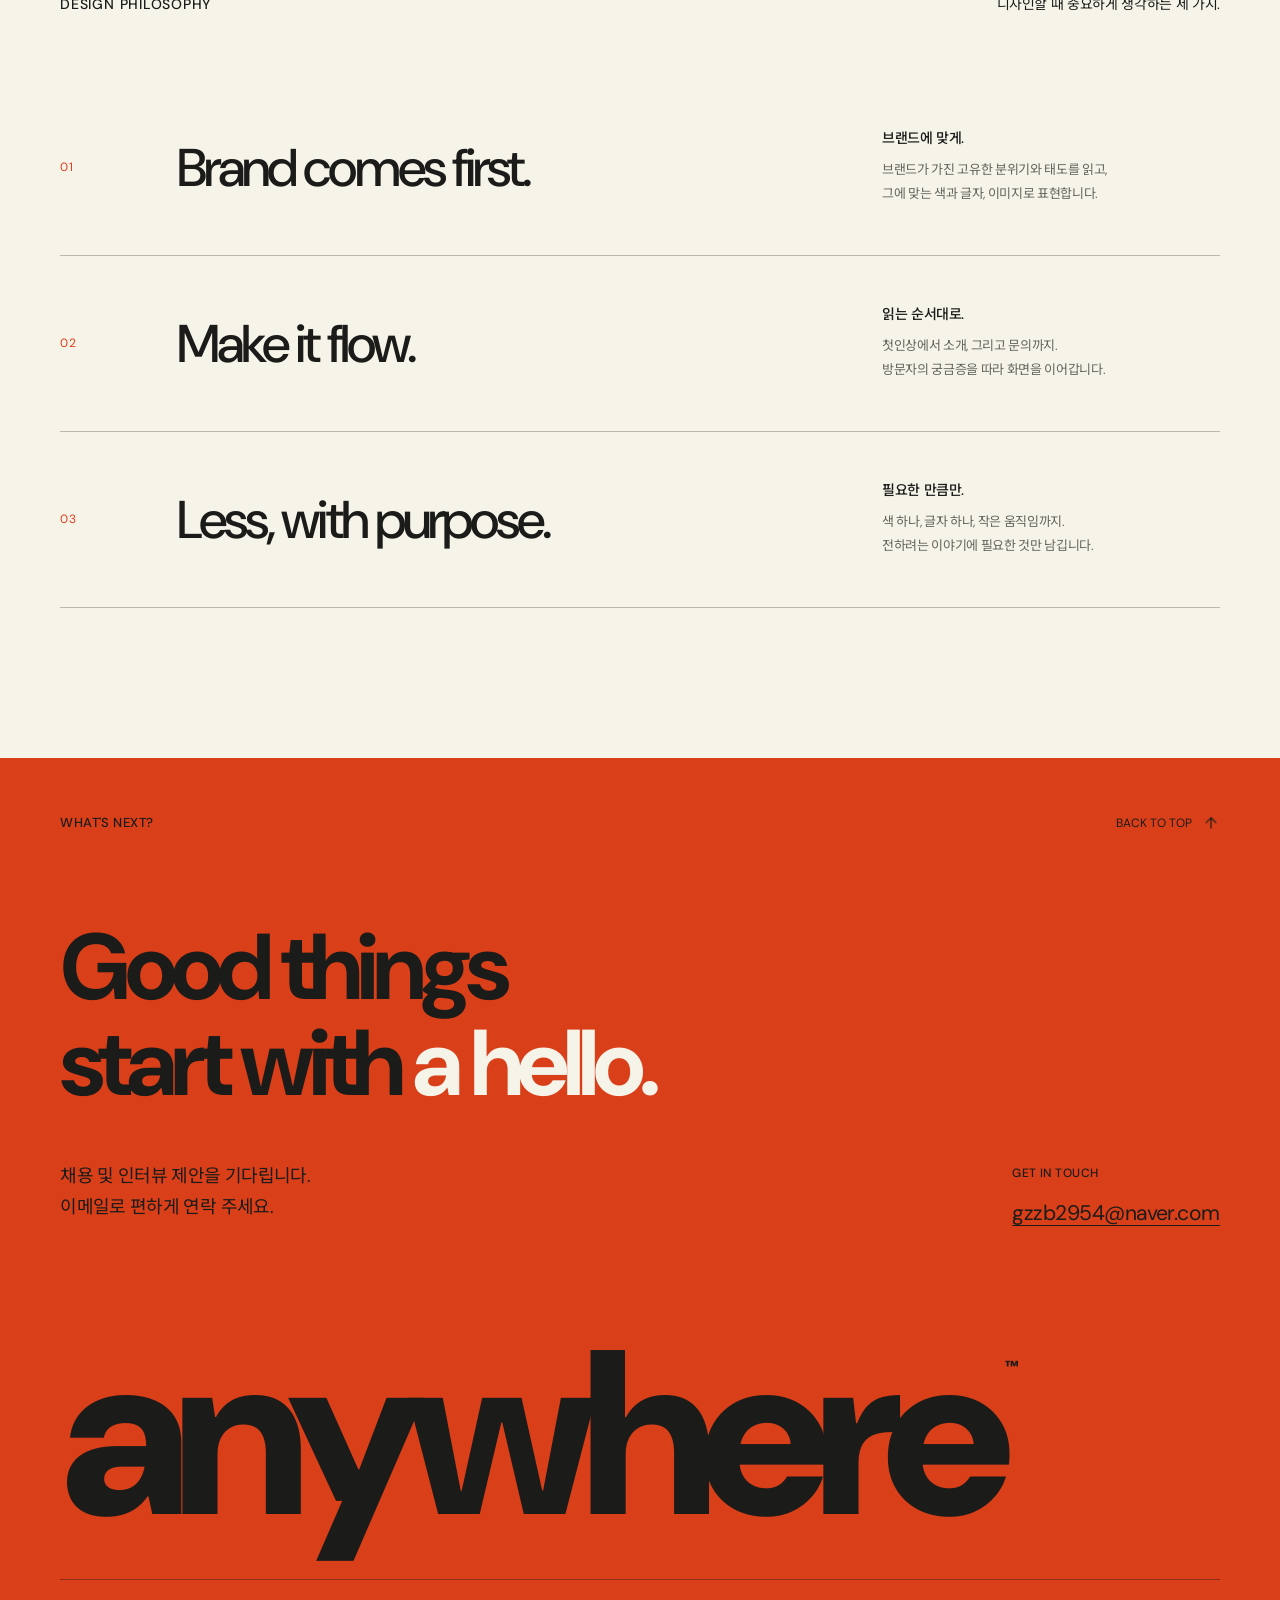
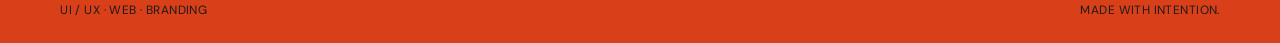
==== commit 40cff1c3: "Fix hero scroll scaling across motion settings and browsers" ====
--- a/index.html
+++ b/index.html
@@ -1,4 +1,4 @@
-<!doctype html><html lang="ko"><head><meta charset="UTF-8"><meta name="viewport" content="width=device-width,initial-scale=1"><title>anywhere — Designing better experiences</title><meta name="description" content="작은 관찰에서 시작해 더 나은 경험을 만드는 디자이너. UI/UX, 웹, 브랜딩을 연결하는 anywhere의 포트폴리오."><meta name="theme-color" content="#f6f3e9"><link rel="icon" href="assets/favicon.svg" type="image/svg+xml"><link rel="stylesheet" href="design.css?v=hiring-flow"><script src="site.js?v=spacing-1" defer></script></head><body id="top" class="home-page"><a class="skip" href="#main">본문으로 건너뛰기</a><header class="site-header"><span class="header-caption">INDEPENDENT DESIGNER</span><a class="wordmark" href="./" aria-label="anywhere 홈">anywhere<sup>™</sup></a><button class="menu-toggle" id="menu-toggle" type="button" aria-label="메뉴 열기" aria-controls="site-menu" aria-expanded="false"><span class="plus" aria-hidden="true"></span></button></header><dialog class="site-menu" id="site-menu" aria-label="사이트 메뉴"><div class="menu-head"><span class="eyebrow">EXPLORE ANYWHERE</span><button class="menu-close" type="button" aria-label="메뉴 닫기"><span class="plus" aria-hidden="true"></span></button></div><nav aria-label="메인 메뉴"><a href="./#projects"><span>Work</span><small>01</small></a><a href="./#about"><span>About</span><small>02</small></a><a href="./#contact"><span>Contact</span><small>03</small></a></nav><div class="menu-bottom"><span class="eyebrow">DESIGN WITH INTENTION.</span><p>작은 관찰에서 시작해,<br>더 나은 경험을 만듭니다.</p><span class="eyebrow">UI / UX · WEB · BRANDING</span></div></dialog><noscript><nav class="fallback-nav" aria-label="메인 메뉴"><a href="./#projects">Work</a><a href="./#about">About</a><a href="./#contact">Contact</a></nav></noscript><main id="main"><section class="hero" aria-labelledby="hero-title"><h1 class="sr-only" id="hero-title">Designing better experiences. anywhere design portfolio.</h1><div class="hero-stage"><div class="hero-frame"><div class="hero-visual"><div class="hero-art-window"><img class="hero-art" src="assets/hero.png" width="1672" height="941" alt="오렌지색 Designing better experiences 타이포그래피와 흑백 사진으로 구성된 종이 콜라주" fetchpriority="high"></div></div></div><div class="hero-foot"><span>UI / UX · WEB · BRANDING</span><span>IDEAS INTO EXPERIENCES.</span><a href="#about">SCROLL TO DISCOVER <svg class="arrow arrow-down" viewBox="0 0 24 24" fill="none" aria-hidden="true"><path d="M7 17 17 7M7 7h10v10"/></svg></a></div></div></section><section class="about about-personal" id="about" aria-labelledby="about-title"><div class="about-layout"><div class="about-caption"><span class="eyebrow">A LITTLE ABOUT ME</span><p>Web designer.<br>Visual storyteller.</p></div><div class="about-copy"><h2 id="about-title">감각적인 화면에<br>분명한 이유를 담습니다.</h2><p>시선을 끄는 첫인상부터 자연스럽게 이어지는 흐름까지.<br>보는 즐거움과 쓰는 편안함을 함께 고민하는<br class="desktop-break"> 웹 디자이너입니다.</p><span class="eyebrow">WEB DESIGN / LANDING PAGES</span></div></div></section><section class="work" id="projects" aria-labelledby="work-title"><div class="section-bar"><h2 id="work-title">FEATURED WORK</h2><div class="work-actions"><div class="carousel-controls" aria-label="프로젝트 탐색"><button type="button" id="previous-project" aria-label="이전 프로젝트"><svg class="arrow arrow-left" viewBox="0 0 24 24" fill="none" aria-hidden="true"><path d="M7 17 17 7M7 7h10v10"/></svg></button><button type="button" id="next-project" aria-label="다음 프로젝트"><svg class="arrow arrow-right" viewBox="0 0 24 24" fill="none" aria-hidden="true"><path d="M7 17 17 7M7 7h10v10"/></svg></button></div></div></div><div class="work-track" id="work-track" tabindex="0" aria-label="프로젝트 목록, 가로로 스크롤할 수 있습니다"><article class="project"><a class="project-link" href="projects/movement/"><div class="project-image landing-thumbnail"><img src="assets/movement.png" width="1920" height="9188" alt="무브먼트 랜딩 페이지의 첫 화면" loading="lazy"><span class="project-open">VIEW PROJECT <svg class="arrow arrow-ne" viewBox="0 0 24 24" fill="none" aria-hidden="true"><path d="M7 17 17 7M7 7h10v10"/></svg></span></div><div class="project-meta"><h3>MOVEMENT <span class="project-korean">무브먼트</span></h3><span>PILATES / LANDING PAGE</span></div><p>움직임의 가치를 전하는 필라테스 랜딩 페이지</p></a></article><article class="project"><a class="project-link" href="projects/danyeon/"><div class="project-image landing-thumbnail"><img src="assets/danyeon.png" width="1920" height="7399" alt="단연 랜딩 페이지의 첫 화면" loading="lazy"><span class="project-open">VIEW PROJECT <svg class="arrow arrow-ne" viewBox="0 0 24 24" fill="none" aria-hidden="true"><path d="M7 17 17 7M7 7h10v10"/></svg></span></div><div class="project-meta"><h3>DANYEON <span class="project-korean">단연</span></h3><span>DESSERT / LANDING PAGE</span></div><p>바스크 치즈케이크의 풍미를 담은 디저트 랜딩 페이지</p></a></article></div><div class="work-footer"><a class="work-view-all" href="projects/">프로젝트 전체보기 <svg class="arrow arrow-right" viewBox="0 0 24 24" fill="none" aria-hidden="true"><path d="M7 17 17 7M7 7h10v10"/></svg></a></div></section><section class="disciplines philosophy-table" id="philosophy" aria-labelledby="philosophy-title">
+<!doctype html><html lang="ko"><head><meta charset="UTF-8"><meta name="viewport" content="width=device-width,initial-scale=1"><title>anywhere — Designing better experiences</title><meta name="description" content="작은 관찰에서 시작해 더 나은 경험을 만드는 디자이너. UI/UX, 웹, 브랜딩을 연결하는 anywhere의 포트폴리오."><meta name="theme-color" content="#f6f3e9"><link rel="icon" href="assets/favicon.svg" type="image/svg+xml"><link rel="stylesheet" href="design.css?v=hero-cross-device-20260916"><script src="site.js?v=hero-cross-device-20260916" defer></script></head><body id="top" class="home-page"><a class="skip" href="#main">본문으로 건너뛰기</a><header class="site-header"><span class="header-caption">INDEPENDENT DESIGNER</span><a class="wordmark" href="./" aria-label="anywhere 홈">anywhere<sup>™</sup></a><button class="menu-toggle" id="menu-toggle" type="button" aria-label="메뉴 열기" aria-controls="site-menu" aria-expanded="false"><span class="plus" aria-hidden="true"></span></button></header><dialog class="site-menu" id="site-menu" aria-label="사이트 메뉴"><div class="menu-head"><span class="eyebrow">EXPLORE ANYWHERE</span><button class="menu-close" type="button" aria-label="메뉴 닫기"><span class="plus" aria-hidden="true"></span></button></div><nav aria-label="메인 메뉴"><a href="./#projects"><span>Work</span><small>01</small></a><a href="./#about"><span>About</span><small>02</small></a><a href="./#contact"><span>Contact</span><small>03</small></a></nav><div class="menu-bottom"><span class="eyebrow">DESIGN WITH INTENTION.</span><p>작은 관찰에서 시작해,<br>더 나은 경험을 만듭니다.</p><span class="eyebrow">UI / UX · WEB · BRANDING</span></div></dialog><noscript><nav class="fallback-nav" aria-label="메인 메뉴"><a href="./#projects">Work</a><a href="./#about">About</a><a href="./#contact">Contact</a></nav></noscript><main id="main"><section class="hero" aria-labelledby="hero-title"><h1 class="sr-only" id="hero-title">Designing better experiences. anywhere design portfolio.</h1><div class="hero-stage"><div class="hero-frame"><div class="hero-visual"><div class="hero-art-window"><img class="hero-art" src="assets/hero.png" width="1672" height="941" alt="오렌지색 Designing better experiences 타이포그래피와 흑백 사진으로 구성된 종이 콜라주" fetchpriority="high"></div></div></div><div class="hero-foot"><span>UI / UX · WEB · BRANDING</span><span>IDEAS INTO EXPERIENCES.</span><a href="#about">SCROLL TO DISCOVER <svg class="arrow arrow-down" viewBox="0 0 24 24" fill="none" aria-hidden="true"><path d="M7 17 17 7M7 7h10v10"/></svg></a></div></div></section><section class="about about-personal" id="about" aria-labelledby="about-title"><div class="about-layout"><div class="about-caption"><span class="eyebrow">A LITTLE ABOUT ME</span><p>Web designer.<br>Visual storyteller.</p></div><div class="about-copy"><h2 id="about-title">감각적인 화면에<br>분명한 이유를 담습니다.</h2><p>시선을 끄는 첫인상부터 자연스럽게 이어지는 흐름까지.<br>보는 즐거움과 쓰는 편안함을 함께 고민하는<br class="desktop-break"> 웹 디자이너입니다.</p><span class="eyebrow">WEB DESIGN / LANDING PAGES</span></div></div></section><section class="work" id="projects" aria-labelledby="work-title"><div class="section-bar"><h2 id="work-title">FEATURED WORK</h2><div class="work-actions"><div class="carousel-controls" aria-label="프로젝트 탐색"><button type="button" id="previous-project" aria-label="이전 프로젝트"><svg class="arrow arrow-left" viewBox="0 0 24 24" fill="none" aria-hidden="true"><path d="M7 17 17 7M7 7h10v10"/></svg></button><button type="button" id="next-project" aria-label="다음 프로젝트"><svg class="arrow arrow-right" viewBox="0 0 24 24" fill="none" aria-hidden="true"><path d="M7 17 17 7M7 7h10v10"/></svg></button></div></div></div><div class="work-track" id="work-track" tabindex="0" aria-label="프로젝트 목록, 가로로 스크롤할 수 있습니다"><article class="project"><a class="project-link" href="projects/movement/"><div class="project-image landing-thumbnail"><img src="assets/movement.png" width="1920" height="9188" alt="무브먼트 랜딩 페이지의 첫 화면" loading="lazy"><span class="project-open">VIEW PROJECT <svg class="arrow arrow-ne" viewBox="0 0 24 24" fill="none" aria-hidden="true"><path d="M7 17 17 7M7 7h10v10"/></svg></span></div><div class="project-meta"><h3>MOVEMENT <span class="project-korean">무브먼트</span></h3><span>PILATES / LANDING PAGE</span></div><p>움직임의 가치를 전하는 필라테스 랜딩 페이지</p></a></article><article class="project"><a class="project-link" href="projects/danyeon/"><div class="project-image landing-thumbnail"><img src="assets/danyeon.png" width="1920" height="7399" alt="단연 랜딩 페이지의 첫 화면" loading="lazy"><span class="project-open">VIEW PROJECT <svg class="arrow arrow-ne" viewBox="0 0 24 24" fill="none" aria-hidden="true"><path d="M7 17 17 7M7 7h10v10"/></svg></span></div><div class="project-meta"><h3>DANYEON <span class="project-korean">단연</span></h3><span>DESSERT / LANDING PAGE</span></div><p>바스크 치즈케이크의 풍미를 담은 디저트 랜딩 페이지</p></a></article></div><div class="work-footer"><a class="work-view-all" href="projects/">프로젝트 전체보기 <svg class="arrow arrow-right" viewBox="0 0 24 24" fill="none" aria-hidden="true"><path d="M7 17 17 7M7 7h10v10"/></svg></a></div></section><section class="disciplines philosophy-table" id="philosophy" aria-labelledby="philosophy-title">
   <div class="section-bar"><h2 id="philosophy-title">DESIGN PHILOSOPHY</h2><p class="philosophy-intro" lang="ko">디자인할 때 중요하게 생각하는 세 가지.</p></div>
   <ol class="principles-list">
     <li class="principle"><span class="principle-number" aria-hidden="true">01</span><h3 lang="en">Brand comes first.</h3><div class="principle-copy"><p class="principle-label">브랜드에 맞게.</p><p>브랜드가 가진 고유한 분위기와 태도를 읽고,<br>그에 맞는 색과 글자, 이미지로 표현합니다.</p></div></li>
--- a/design.css
+++ b/design.css
@@ -15,7 +15,7 @@
 
 @media(max-width:600px){.hero-foot{flex-wrap:wrap}.hero-foot>a{margin-left:auto}.footer-bottom{flex-wrap:wrap;gap:10px 20px}}
 
-.home-page>.site-header{position:fixed;inset:0 0 auto;background:transparent}.hero{padding:0;height:180svh;position:relative}.hero-stage{height:100svh;position:sticky;top:0;display:grid;place-items:center;overflow:hidden}.hero-frame{width:100%;height:100%;margin:0;transform-origin:center;will-change:transform}.hero-visual{height:100%;width:100%;display:grid;place-items:center;background:#eeece6;overflow:hidden}.hero-art-window{width:max(100%,calc(100svh * 1.85));aspect-ratio:1672 / 710;overflow:hidden;flex:none}.hero-art{display:block;width:100%;height:auto;max-width:none;margin:-6.3% 0 -7.8%;transform:none}.hero-foot{position:absolute;bottom:24px;left:var(--pad);right:var(--pad);margin:0;z-index:2}.hero-foot>a{background:var(--paper);border-radius:30px;padding:10px 16px}.hero-stage+.about{position:relative}@media(max-width:600px){.hero{height:165svh;padding:0}.hero-art-window{width:150%;aspect-ratio:1672 / 710}.hero-art{width:100%;margin:-6.3% 0 -7.8%}.hero-foot{bottom:20px;gap:10px}.hero-foot>a{padding:8px 10px}.hero-foot>span:first-child{max-width:130px}}@media(prefers-reduced-motion:reduce){.hero{height:100svh}.hero-stage{position:relative}.hero-frame{transform:none!important;will-change:auto}}
+.home-page>.site-header{position:fixed;inset:0 0 auto;background:transparent}.hero{padding:0;height:180vh;height:180svh;position:relative}.hero-stage{height:100vh;height:100svh;position:sticky;top:0;display:grid;place-items:center;overflow:hidden}.hero-frame{width:100%;height:100%;margin:0;transform-origin:center;will-change:transform}.hero-visual{height:100%;width:100%;display:grid;place-items:center;background:#eeece6;overflow:hidden}.hero-art-window{width:max(100%,calc(100vh * 1.85));width:max(100%,calc(100svh * 1.85));aspect-ratio:1672 / 710;overflow:hidden;flex:none}.hero-art{display:block;width:100%;height:auto;max-width:none;margin:-6.3% 0 -7.8%;transform:none}.hero-foot{position:absolute;bottom:24px;left:var(--pad);right:var(--pad);margin:0;z-index:2}.hero-foot>a{background:var(--paper);border-radius:30px;padding:10px 16px}.hero-stage+.about{position:relative}@media(max-width:600px){.hero{height:165vh;height:165svh;padding:0}.hero-art-window{width:150%;aspect-ratio:1672 / 710}.hero-art{width:100%;margin:-6.3% 0 -7.8%}.hero-foot{bottom:20px;gap:10px}.hero-foot>a{padding:8px 10px}.hero-foot>span:first-child{max-width:130px}}
 
 /* Original landing-page work: top crops for covers, uncropped full designs below. */
 .landing-thumbnail img{object-position:center top}.project-korean{font-size:.875rem;font-weight:400;letter-spacing:-.02em;margin-left:8px}.landing-cover-window{aspect-ratio:16/10;overflow:hidden}.case-cover.landing-cover img{width:100%;height:100%;max-height:none;object-fit:cover;object-position:center top}.landing-cover figcaption>a{display:inline-flex;align-items:center;gap:8px}.landing-cover .arrow,.original-link .arrow{width:18px;height:18px}.full-design{background:#e9e7e0}.full-design .section-top{padding-bottom:30px;border-bottom:1px solid var(--line);margin-bottom:45px}.full-design h2{font-weight:500;margin:0}.original-link{font-size:.875rem;display:inline-flex;align-items:center;gap:10px}.original-link:hover{color:var(--orange)}.full-design figure{max-width:1120px;margin:0 auto}.full-design figure>img{display:block;width:100%;height:auto;max-height:none;box-shadow:0 8px 40px #1b1c1a0d}.full-design figcaption{font-size:.75rem;color:var(--muted);margin-top:20px;line-height:1.6}.case-direction:has(+.full-design){padding-bottom:0}.case-direction:has(+.full-design) .design-notes{margin-bottom:65px}@media(max-width:600px){.landing-thumbnail{aspect-ratio:1.4}.landing-cover-window{aspect-ratio:16/10}.project-korean{font-size:.8125rem}.full-design .section-top{align-items:center;gap:10px;margin-bottom:25px;padding-bottom:22px}.full-design h2{font-size:.75rem}.original-link{font-size:.75rem;gap:5px}.full-design figcaption{font-size:.75rem}.case-direction:has(+.full-design) .design-notes{margin-bottom:40px}}
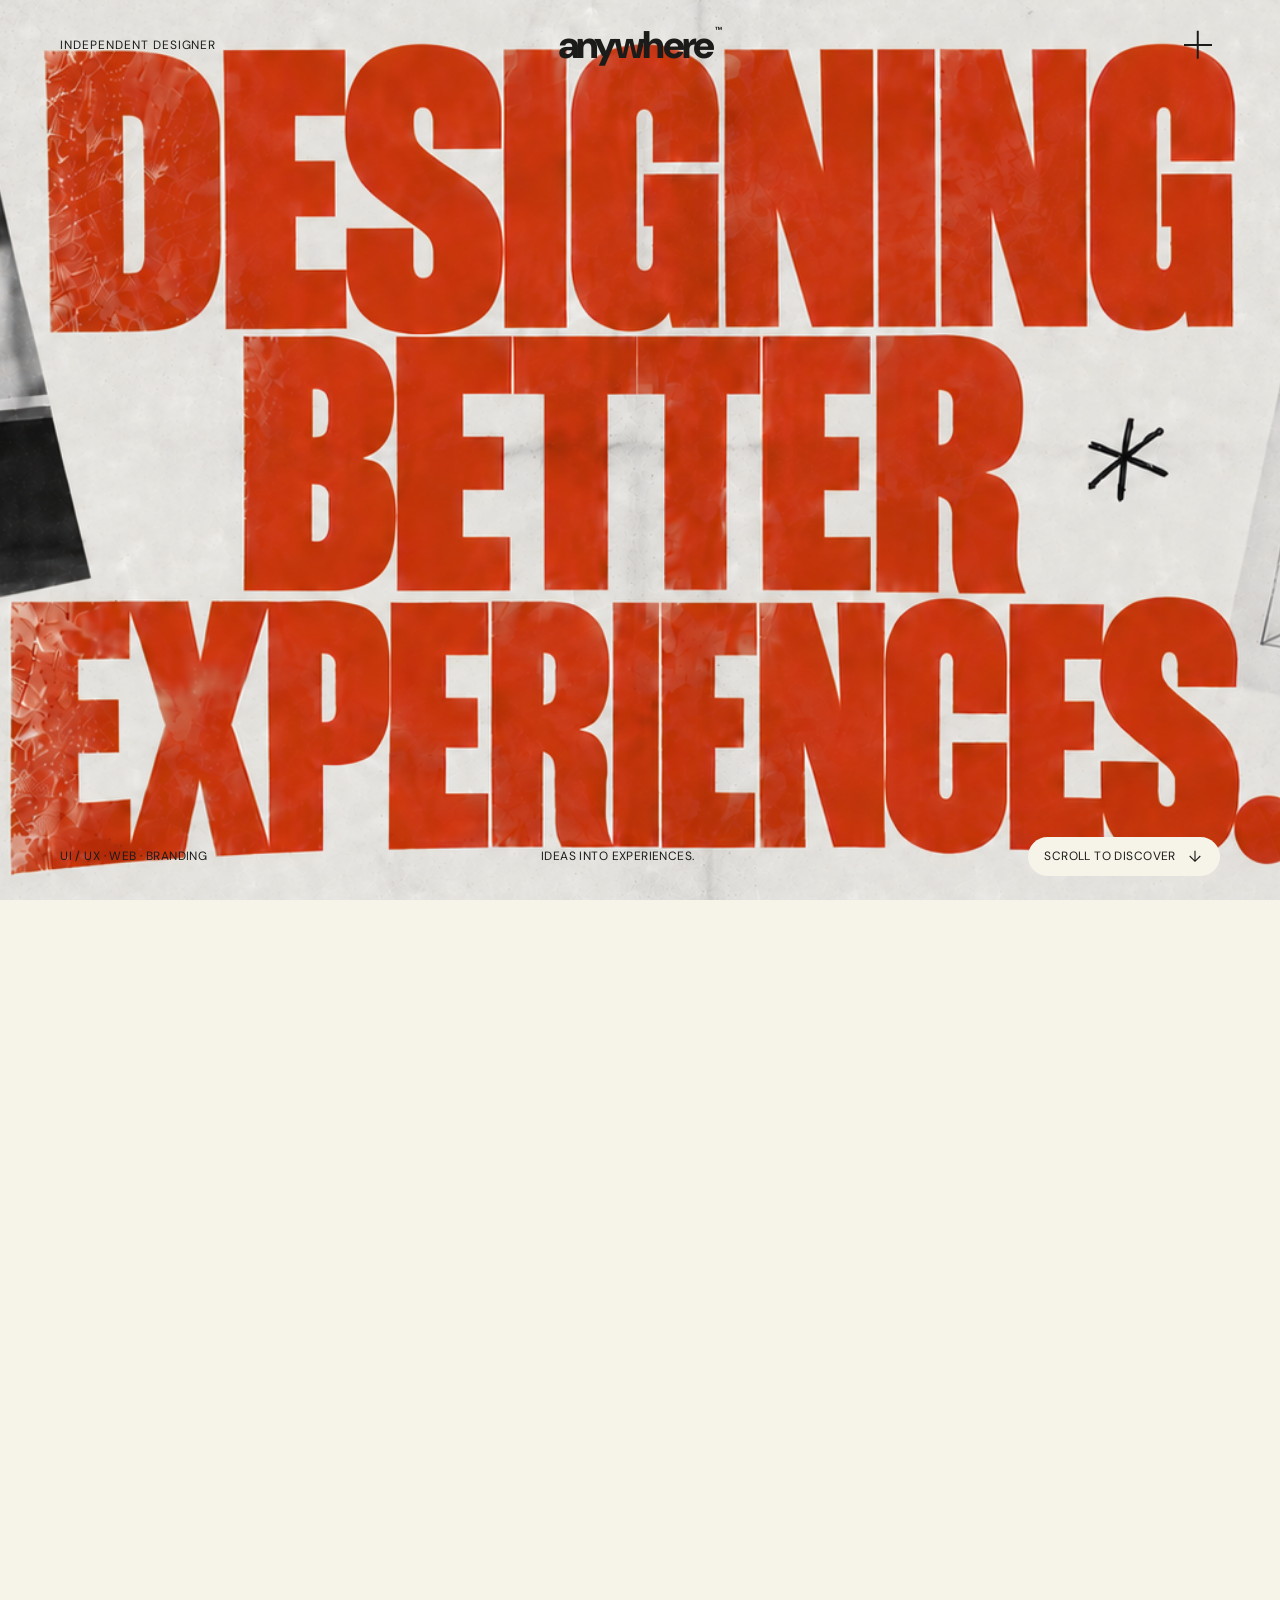
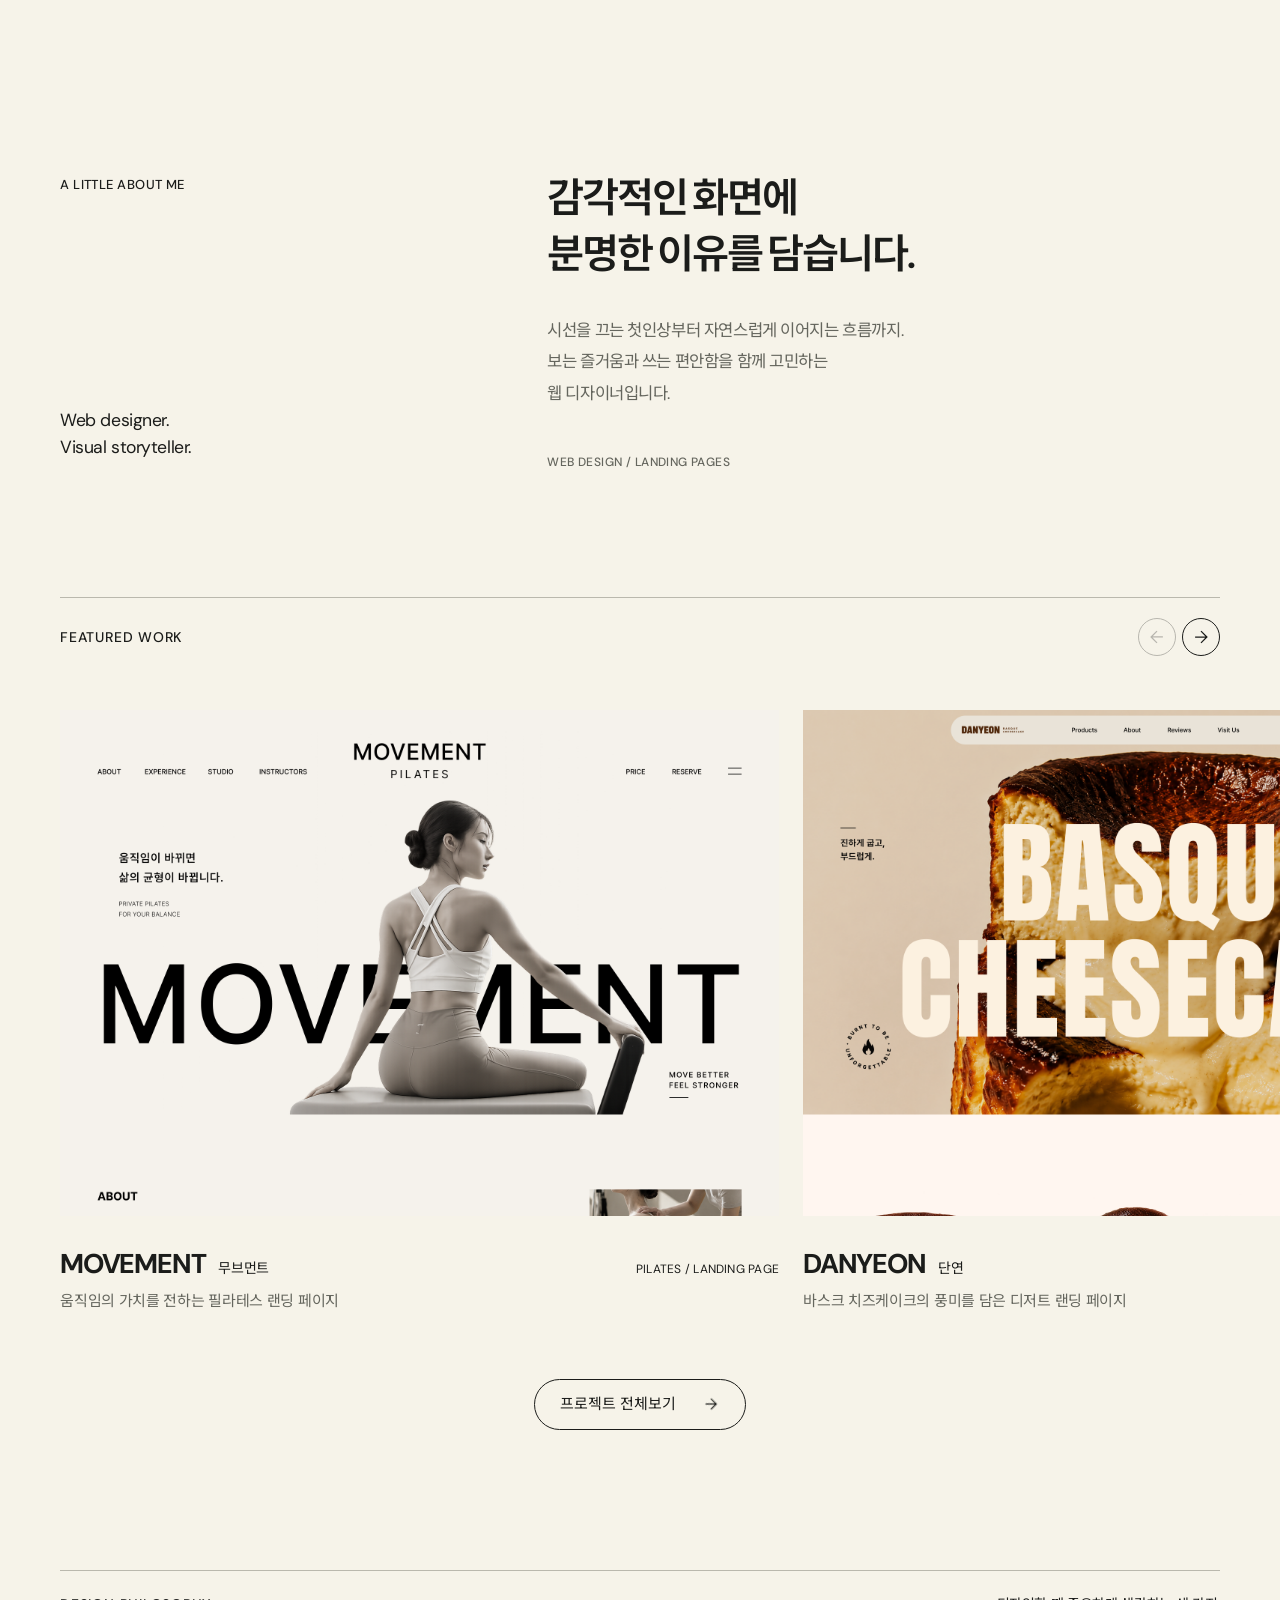
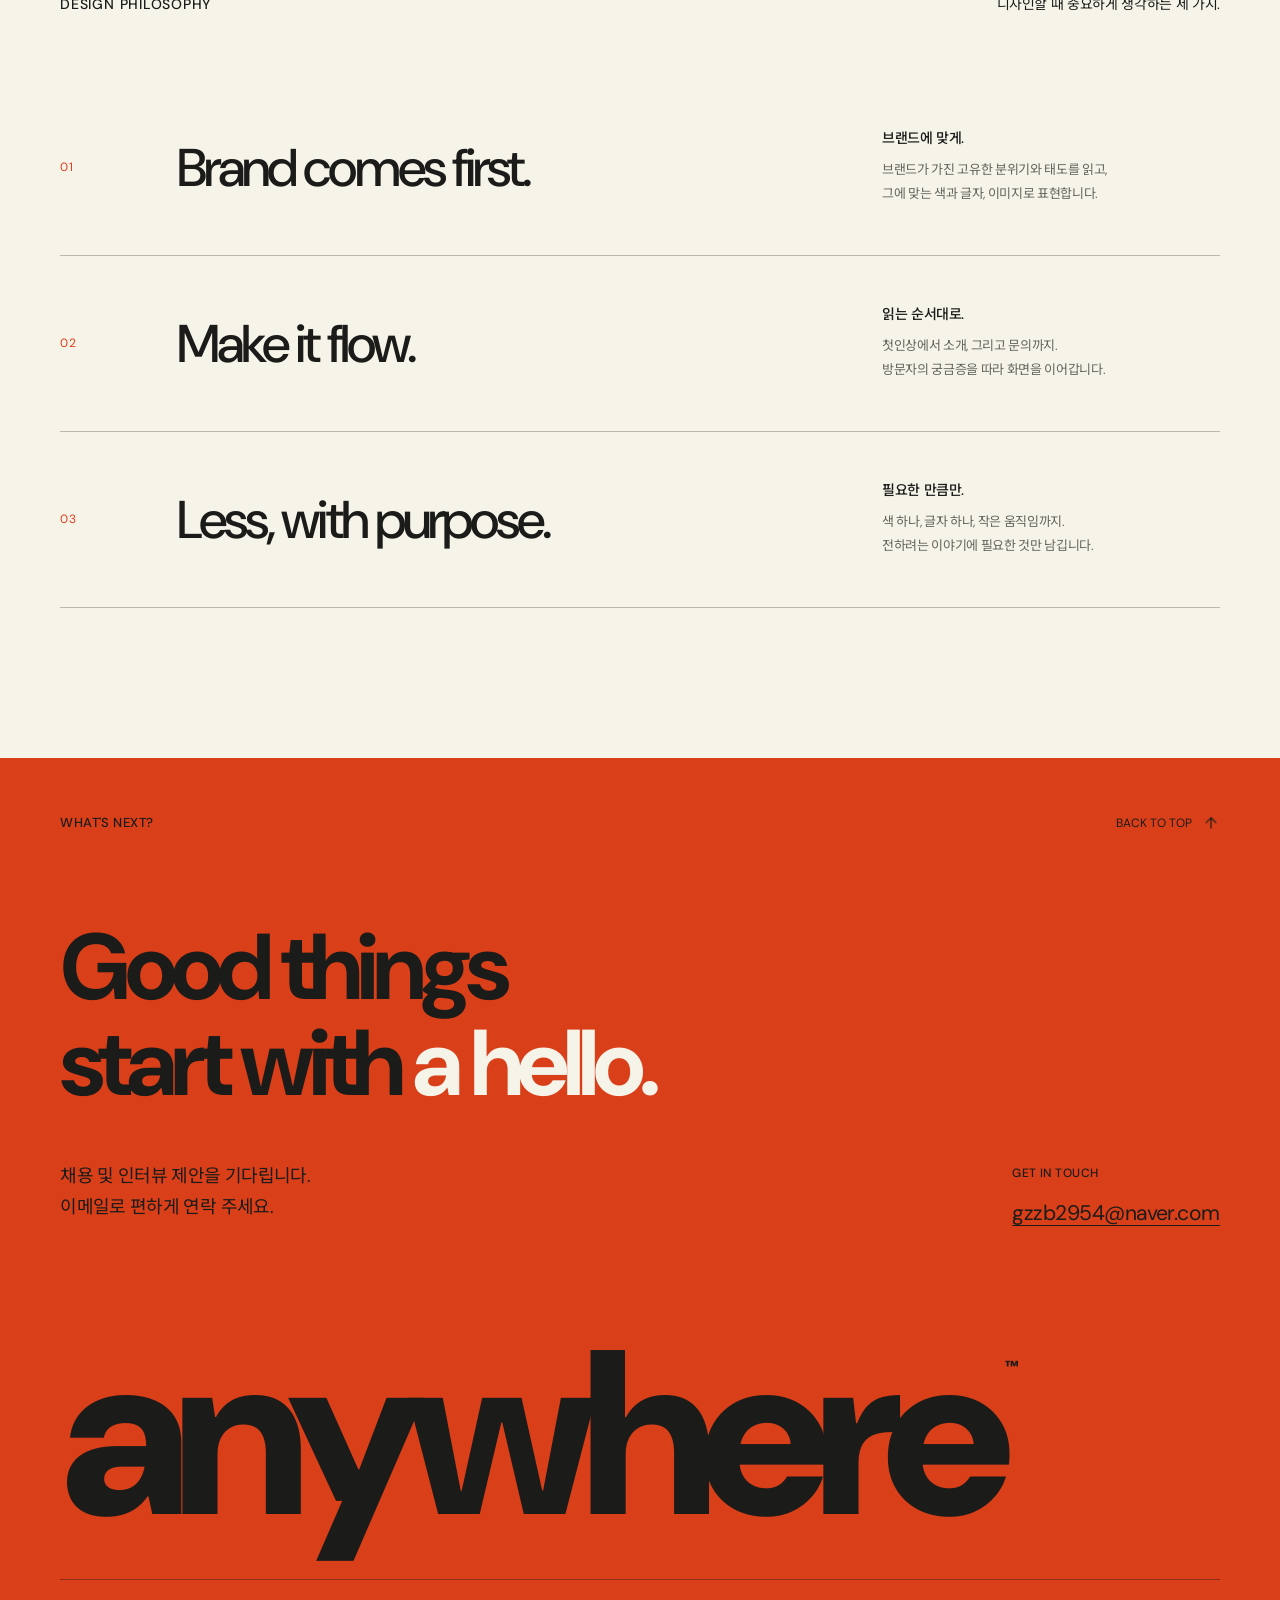
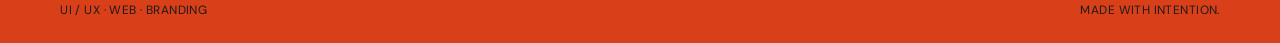
==== commit a0be708e: "Fill hero image without bands and feature MORROW" ====
--- a/index.html
+++ b/index.html
@@ -1,4 +1,4 @@
-<!doctype html><html lang="ko"><head><meta charset="UTF-8"><meta name="viewport" content="width=device-width,initial-scale=1"><title>anywhere — Designing better experiences</title><meta name="description" content="작은 관찰에서 시작해 더 나은 경험을 만드는 디자이너. UI/UX, 웹, 브랜딩을 연결하는 anywhere의 포트폴리오."><meta name="theme-color" content="#f6f3e9"><link rel="icon" href="assets/favicon.svg" type="image/svg+xml"><link rel="stylesheet" href="design.css?v=hero-cross-device-20260916"><script src="site.js?v=hero-cross-device-20260916" defer></script></head><body id="top" class="home-page"><a class="skip" href="#main">본문으로 건너뛰기</a><header class="site-header"><span class="header-caption">INDEPENDENT DESIGNER</span><a class="wordmark" href="./" aria-label="anywhere 홈">anywhere<sup>™</sup></a><button class="menu-toggle" id="menu-toggle" type="button" aria-label="메뉴 열기" aria-controls="site-menu" aria-expanded="false"><span class="plus" aria-hidden="true"></span></button></header><dialog class="site-menu" id="site-menu" aria-label="사이트 메뉴"><div class="menu-head"><span class="eyebrow">EXPLORE ANYWHERE</span><button class="menu-close" type="button" aria-label="메뉴 닫기"><span class="plus" aria-hidden="true"></span></button></div><nav aria-label="메인 메뉴"><a href="./#projects"><span>Work</span><small>01</small></a><a href="./#about"><span>About</span><small>02</small></a><a href="./#contact"><span>Contact</span><small>03</small></a></nav><div class="menu-bottom"><span class="eyebrow">DESIGN WITH INTENTION.</span><p>작은 관찰에서 시작해,<br>더 나은 경험을 만듭니다.</p><span class="eyebrow">UI / UX · WEB · BRANDING</span></div></dialog><noscript><nav class="fallback-nav" aria-label="메인 메뉴"><a href="./#projects">Work</a><a href="./#about">About</a><a href="./#contact">Contact</a></nav></noscript><main id="main"><section class="hero" aria-labelledby="hero-title"><h1 class="sr-only" id="hero-title">Designing better experiences. anywhere design portfolio.</h1><div class="hero-stage"><div class="hero-frame"><div class="hero-visual"><div class="hero-art-window"><img class="hero-art" src="assets/hero.png" width="1672" height="941" alt="오렌지색 Designing better experiences 타이포그래피와 흑백 사진으로 구성된 종이 콜라주" fetchpriority="high"></div></div></div><div class="hero-foot"><span>UI / UX · WEB · BRANDING</span><span>IDEAS INTO EXPERIENCES.</span><a href="#about">SCROLL TO DISCOVER <svg class="arrow arrow-down" viewBox="0 0 24 24" fill="none" aria-hidden="true"><path d="M7 17 17 7M7 7h10v10"/></svg></a></div></div></section><section class="about about-personal" id="about" aria-labelledby="about-title"><div class="about-layout"><div class="about-caption"><span class="eyebrow">A LITTLE ABOUT ME</span><p>Web designer.<br>Visual storyteller.</p></div><div class="about-copy"><h2 id="about-title">감각적인 화면에<br>분명한 이유를 담습니다.</h2><p>시선을 끄는 첫인상부터 자연스럽게 이어지는 흐름까지.<br>보는 즐거움과 쓰는 편안함을 함께 고민하는<br class="desktop-break"> 웹 디자이너입니다.</p><span class="eyebrow">WEB DESIGN / LANDING PAGES</span></div></div></section><section class="work" id="projects" aria-labelledby="work-title"><div class="section-bar"><h2 id="work-title">FEATURED WORK</h2><div class="work-actions"><div class="carousel-controls" aria-label="프로젝트 탐색"><button type="button" id="previous-project" aria-label="이전 프로젝트"><svg class="arrow arrow-left" viewBox="0 0 24 24" fill="none" aria-hidden="true"><path d="M7 17 17 7M7 7h10v10"/></svg></button><button type="button" id="next-project" aria-label="다음 프로젝트"><svg class="arrow arrow-right" viewBox="0 0 24 24" fill="none" aria-hidden="true"><path d="M7 17 17 7M7 7h10v10"/></svg></button></div></div></div><div class="work-track" id="work-track" tabindex="0" aria-label="프로젝트 목록, 가로로 스크롤할 수 있습니다"><article class="project"><a class="project-link" href="projects/movement/"><div class="project-image landing-thumbnail"><img src="assets/movement.png" width="1920" height="9188" alt="무브먼트 랜딩 페이지의 첫 화면" loading="lazy"><span class="project-open">VIEW PROJECT <svg class="arrow arrow-ne" viewBox="0 0 24 24" fill="none" aria-hidden="true"><path d="M7 17 17 7M7 7h10v10"/></svg></span></div><div class="project-meta"><h3>MOVEMENT <span class="project-korean">무브먼트</span></h3><span>PILATES / LANDING PAGE</span></div><p>움직임의 가치를 전하는 필라테스 랜딩 페이지</p></a></article><article class="project"><a class="project-link" href="projects/danyeon/"><div class="project-image landing-thumbnail"><img src="assets/danyeon.png" width="1920" height="7399" alt="단연 랜딩 페이지의 첫 화면" loading="lazy"><span class="project-open">VIEW PROJECT <svg class="arrow arrow-ne" viewBox="0 0 24 24" fill="none" aria-hidden="true"><path d="M7 17 17 7M7 7h10v10"/></svg></span></div><div class="project-meta"><h3>DANYEON <span class="project-korean">단연</span></h3><span>DESSERT / LANDING PAGE</span></div><p>바스크 치즈케이크의 풍미를 담은 디저트 랜딩 페이지</p></a></article></div><div class="work-footer"><a class="work-view-all" href="projects/">프로젝트 전체보기 <svg class="arrow arrow-right" viewBox="0 0 24 24" fill="none" aria-hidden="true"><path d="M7 17 17 7M7 7h10v10"/></svg></a></div></section><section class="disciplines philosophy-table" id="philosophy" aria-labelledby="philosophy-title">
+<!doctype html><html lang="ko"><head><meta charset="UTF-8"><meta name="viewport" content="width=device-width,initial-scale=1"><title>anywhere — Designing better experiences</title><meta name="description" content="작은 관찰에서 시작해 더 나은 경험을 만드는 디자이너. UI/UX, 웹, 브랜딩을 연결하는 anywhere의 포트폴리오."><meta name="theme-color" content="#f6f3e9"><link rel="icon" href="assets/favicon.svg" type="image/svg+xml"><link rel="stylesheet" href="design.css?v=morrow-cover-20260916"><script src="site.js?v=hero-cross-device-20260916" defer></script></head><body id="top" class="home-page"><a class="skip" href="#main">본문으로 건너뛰기</a><header class="site-header"><span class="header-caption">INDEPENDENT DESIGNER</span><a class="wordmark" href="./" aria-label="anywhere 홈">anywhere<sup>™</sup></a><button class="menu-toggle" id="menu-toggle" type="button" aria-label="메뉴 열기" aria-controls="site-menu" aria-expanded="false"><span class="plus" aria-hidden="true"></span></button></header><dialog class="site-menu" id="site-menu" aria-label="사이트 메뉴"><div class="menu-head"><span class="eyebrow">EXPLORE ANYWHERE</span><button class="menu-close" type="button" aria-label="메뉴 닫기"><span class="plus" aria-hidden="true"></span></button></div><nav aria-label="메인 메뉴"><a href="./#projects"><span>Work</span><small>01</small></a><a href="./#about"><span>About</span><small>02</small></a><a href="./#contact"><span>Contact</span><small>03</small></a></nav><div class="menu-bottom"><span class="eyebrow">DESIGN WITH INTENTION.</span><p>작은 관찰에서 시작해,<br>더 나은 경험을 만듭니다.</p><span class="eyebrow">UI / UX · WEB · BRANDING</span></div></dialog><noscript><nav class="fallback-nav" aria-label="메인 메뉴"><a href="./#projects">Work</a><a href="./#about">About</a><a href="./#contact">Contact</a></nav></noscript><main id="main"><section class="hero" aria-labelledby="hero-title"><h1 class="sr-only" id="hero-title">Designing better experiences. anywhere design portfolio.</h1><div class="hero-stage"><div class="hero-frame"><div class="hero-visual"><div class="hero-art-window"><img class="hero-art" src="assets/hero.png" width="1672" height="941" alt="오렌지색 Designing better experiences 타이포그래피와 흑백 사진으로 구성된 종이 콜라주" fetchpriority="high"></div></div></div><div class="hero-foot"><span>UI / UX · WEB · BRANDING</span><span>IDEAS INTO EXPERIENCES.</span><a href="#about">SCROLL TO DISCOVER <svg class="arrow arrow-down" viewBox="0 0 24 24" fill="none" aria-hidden="true"><path d="M7 17 17 7M7 7h10v10"/></svg></a></div></div></section><section class="about about-personal" id="about" aria-labelledby="about-title"><div class="about-layout"><div class="about-caption"><span class="eyebrow">A LITTLE ABOUT ME</span><p>Web designer.<br>Visual storyteller.</p></div><div class="about-copy"><h2 id="about-title">감각적인 화면에<br>분명한 이유를 담습니다.</h2><p>시선을 끄는 첫인상부터 자연스럽게 이어지는 흐름까지.<br>보는 즐거움과 쓰는 편안함을 함께 고민하는<br class="desktop-break"> 웹 디자이너입니다.</p><span class="eyebrow">WEB DESIGN / LANDING PAGES</span></div></div></section><section class="work" id="projects" aria-labelledby="work-title"><div class="section-bar"><h2 id="work-title">FEATURED WORK</h2><div class="work-actions"><div class="carousel-controls" aria-label="프로젝트 탐색"><button type="button" id="previous-project" aria-label="이전 프로젝트"><svg class="arrow arrow-left" viewBox="0 0 24 24" fill="none" aria-hidden="true"><path d="M7 17 17 7M7 7h10v10"/></svg></button><button type="button" id="next-project" aria-label="다음 프로젝트"><svg class="arrow arrow-right" viewBox="0 0 24 24" fill="none" aria-hidden="true"><path d="M7 17 17 7M7 7h10v10"/></svg></button></div></div></div><div class="work-track" id="work-track" tabindex="0" aria-label="프로젝트 목록, 가로로 스크롤할 수 있습니다"><article class="project"><a class="project-link" href="projects/movement/"><div class="project-image landing-thumbnail"><img src="assets/movement.png" width="1920" height="9188" alt="무브먼트 랜딩 페이지의 첫 화면" loading="lazy"><span class="project-open">VIEW PROJECT <svg class="arrow arrow-ne" viewBox="0 0 24 24" fill="none" aria-hidden="true"><path d="M7 17 17 7M7 7h10v10"/></svg></span></div><div class="project-meta"><h3>MOVEMENT <span class="project-korean">무브먼트</span></h3><span>PILATES / LANDING PAGE</span></div><p>움직임의 가치를 전하는 필라테스 랜딩 페이지</p></a></article><article class="project"><a class="project-link" href="projects/danyeon/"><div class="project-image landing-thumbnail"><img src="assets/danyeon.png" width="1920" height="7399" alt="단연 랜딩 페이지의 첫 화면" loading="lazy"><span class="project-open">VIEW PROJECT <svg class="arrow arrow-ne" viewBox="0 0 24 24" fill="none" aria-hidden="true"><path d="M7 17 17 7M7 7h10v10"/></svg></span></div><div class="project-meta"><h3>DANYEON <span class="project-korean">단연</span></h3><span>DESSERT / LANDING PAGE</span></div><p>바스크 치즈케이크의 풍미를 담은 디저트 랜딩 페이지</p></a></article><article class="project"><a class="project-link" href="projects/morrow/"><div class="project-image landing-thumbnail"><img src="assets/morrow-cover.jpg" width="1280" height="720" alt="MORROW의 커피 농장 이미지와 From somewhere, to someone. 문구가 담긴 첫 화면" loading="lazy"><span class="project-open">VIEW PROJECT <svg class="arrow arrow-ne" viewBox="0 0 24 24" fill="none" aria-hidden="true"><path d="M7 17 17 7M7 7h10v10"/></svg></span></div><div class="project-meta"><h3>MORROW <span class="project-korean">모로우</span></h3><span>COFFEE / LANDING PAGE</span></div><p>커피의 산지에서 한 잔의 일상으로 이어지는 브랜드 이야기</p></a></article></div><div class="work-footer"><a class="work-view-all" href="projects/">프로젝트 전체보기 <svg class="arrow arrow-right" viewBox="0 0 24 24" fill="none" aria-hidden="true"><path d="M7 17 17 7M7 7h10v10"/></svg></a></div></section><section class="disciplines philosophy-table" id="philosophy" aria-labelledby="philosophy-title">
   <div class="section-bar"><h2 id="philosophy-title">DESIGN PHILOSOPHY</h2><p class="philosophy-intro" lang="ko">디자인할 때 중요하게 생각하는 세 가지.</p></div>
   <ol class="principles-list">
     <li class="principle"><span class="principle-number" aria-hidden="true">01</span><h3 lang="en">Brand comes first.</h3><div class="principle-copy"><p class="principle-label">브랜드에 맞게.</p><p>브랜드가 가진 고유한 분위기와 태도를 읽고,<br>그에 맞는 색과 글자, 이미지로 표현합니다.</p></div></li>
--- a/design.css
+++ b/design.css
@@ -15,7 +15,7 @@
 
 @media(max-width:600px){.hero-foot{flex-wrap:wrap}.hero-foot>a{margin-left:auto}.footer-bottom{flex-wrap:wrap;gap:10px 20px}}
 
-.home-page>.site-header{position:fixed;inset:0 0 auto;background:transparent}.hero{padding:0;height:180vh;height:180svh;position:relative}.hero-stage{height:100vh;height:100svh;position:sticky;top:0;display:grid;place-items:center;overflow:hidden}.hero-frame{width:100%;height:100%;margin:0;transform-origin:center;will-change:transform}.hero-visual{height:100%;width:100%;display:grid;place-items:center;background:#eeece6;overflow:hidden}.hero-art-window{width:max(100%,calc(100vh * 1.85));width:max(100%,calc(100svh * 1.85));aspect-ratio:1672 / 710;overflow:hidden;flex:none}.hero-art{display:block;width:100%;height:auto;max-width:none;margin:-6.3% 0 -7.8%;transform:none}.hero-foot{position:absolute;bottom:24px;left:var(--pad);right:var(--pad);margin:0;z-index:2}.hero-foot>a{background:var(--paper);border-radius:30px;padding:10px 16px}.hero-stage+.about{position:relative}@media(max-width:600px){.hero{height:165vh;height:165svh;padding:0}.hero-art-window{width:150%;aspect-ratio:1672 / 710}.hero-art{width:100%;margin:-6.3% 0 -7.8%}.hero-foot{bottom:20px;gap:10px}.hero-foot>a{padding:8px 10px}.hero-foot>span:first-child{max-width:130px}}
+.home-page>.site-header{position:fixed;inset:0 0 auto;background:transparent}.hero{padding:0;height:180vh;height:180svh;position:relative}.hero-stage{height:100vh;height:100svh;position:sticky;top:0;display:grid;place-items:center;overflow:hidden}.hero-frame{width:100%;height:100%;margin:0;transform-origin:center;will-change:transform}.hero-visual{height:100%;width:100%;display:grid;place-items:center;background:#eeece6;overflow:hidden}.hero-art-window{width:100%;height:100%;position:relative;overflow:hidden;min-width:0}.hero-art{display:block;position:absolute;left:50%;top:50%;width:100%;height:132.535%;max-width:none;margin:0;object-fit:cover;object-position:center;transform:translate(-50%,-50%)}.hero-foot{position:absolute;bottom:24px;left:var(--pad);right:var(--pad);margin:0;z-index:2}.hero-foot>a{background:var(--paper);border-radius:30px;padding:10px 16px}.hero-stage+.about{position:relative}@media(max-width:600px){.hero{height:165vh;height:165svh;padding:0}.hero-art-window{width:100%;height:100%}.hero-art{width:100%;margin:0}.hero-foot{bottom:20px;gap:10px}.hero-foot>a{padding:8px 10px}.hero-foot>span:first-child{max-width:130px}}
 
 /* Original landing-page work: top crops for covers, uncropped full designs below. */
 .landing-thumbnail img{object-position:center top}.project-korean{font-size:.875rem;font-weight:400;letter-spacing:-.02em;margin-left:8px}.landing-cover-window{aspect-ratio:16/10;overflow:hidden}.case-cover.landing-cover img{width:100%;height:100%;max-height:none;object-fit:cover;object-position:center top}.landing-cover figcaption>a{display:inline-flex;align-items:center;gap:8px}.landing-cover .arrow,.original-link .arrow{width:18px;height:18px}.full-design{background:#e9e7e0}.full-design .section-top{padding-bottom:30px;border-bottom:1px solid var(--line);margin-bottom:45px}.full-design h2{font-weight:500;margin:0}.original-link{font-size:.875rem;display:inline-flex;align-items:center;gap:10px}.original-link:hover{color:var(--orange)}.full-design figure{max-width:1120px;margin:0 auto}.full-design figure>img{display:block;width:100%;height:auto;max-height:none;box-shadow:0 8px 40px #1b1c1a0d}.full-design figcaption{font-size:.75rem;color:var(--muted);margin-top:20px;line-height:1.6}.case-direction:has(+.full-design){padding-bottom:0}.case-direction:has(+.full-design) .design-notes{margin-bottom:65px}@media(max-width:600px){.landing-thumbnail{aspect-ratio:1.4}.landing-cover-window{aspect-ratio:16/10}.project-korean{font-size:.8125rem}.full-design .section-top{align-items:center;gap:10px;margin-bottom:25px;padding-bottom:22px}.full-design h2{font-size:.75rem}.original-link{font-size:.75rem;gap:5px}.full-design figcaption{font-size:.75rem}.case-direction:has(+.full-design) .design-notes{margin-bottom:40px}}
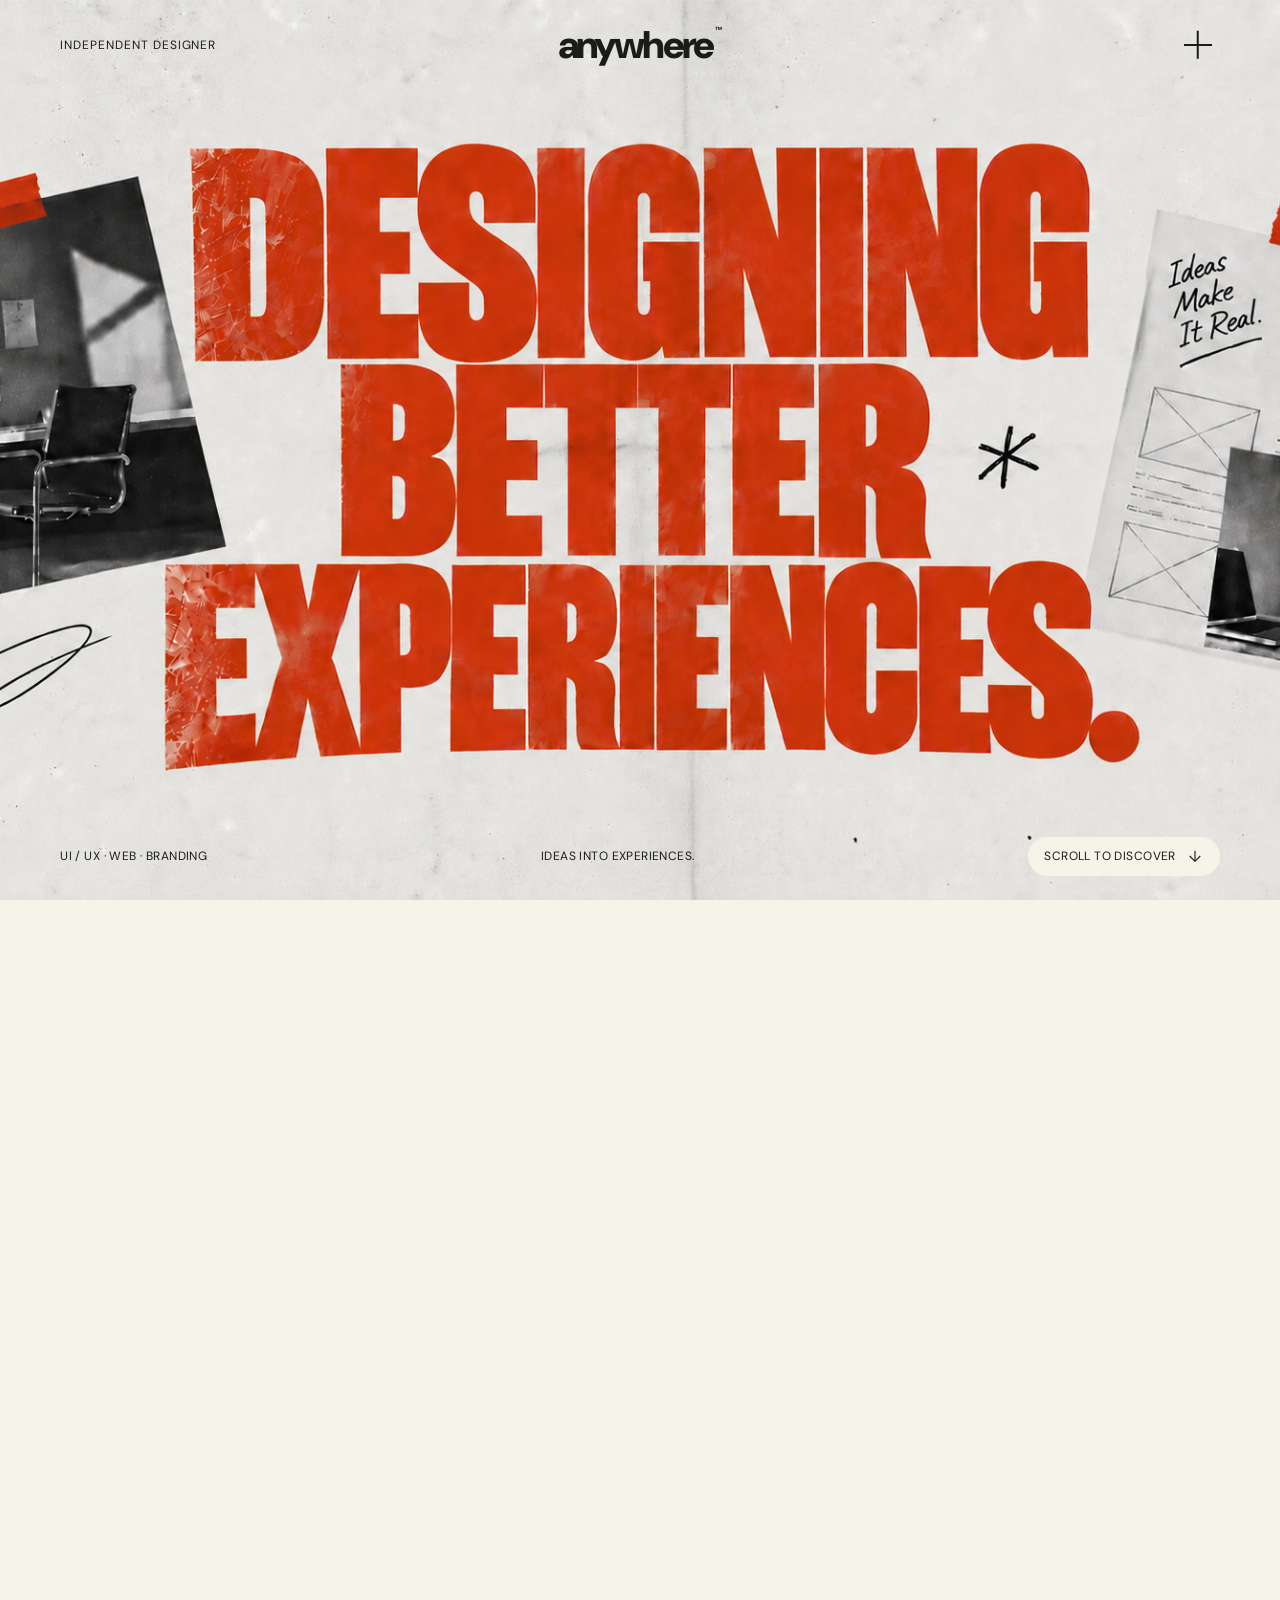
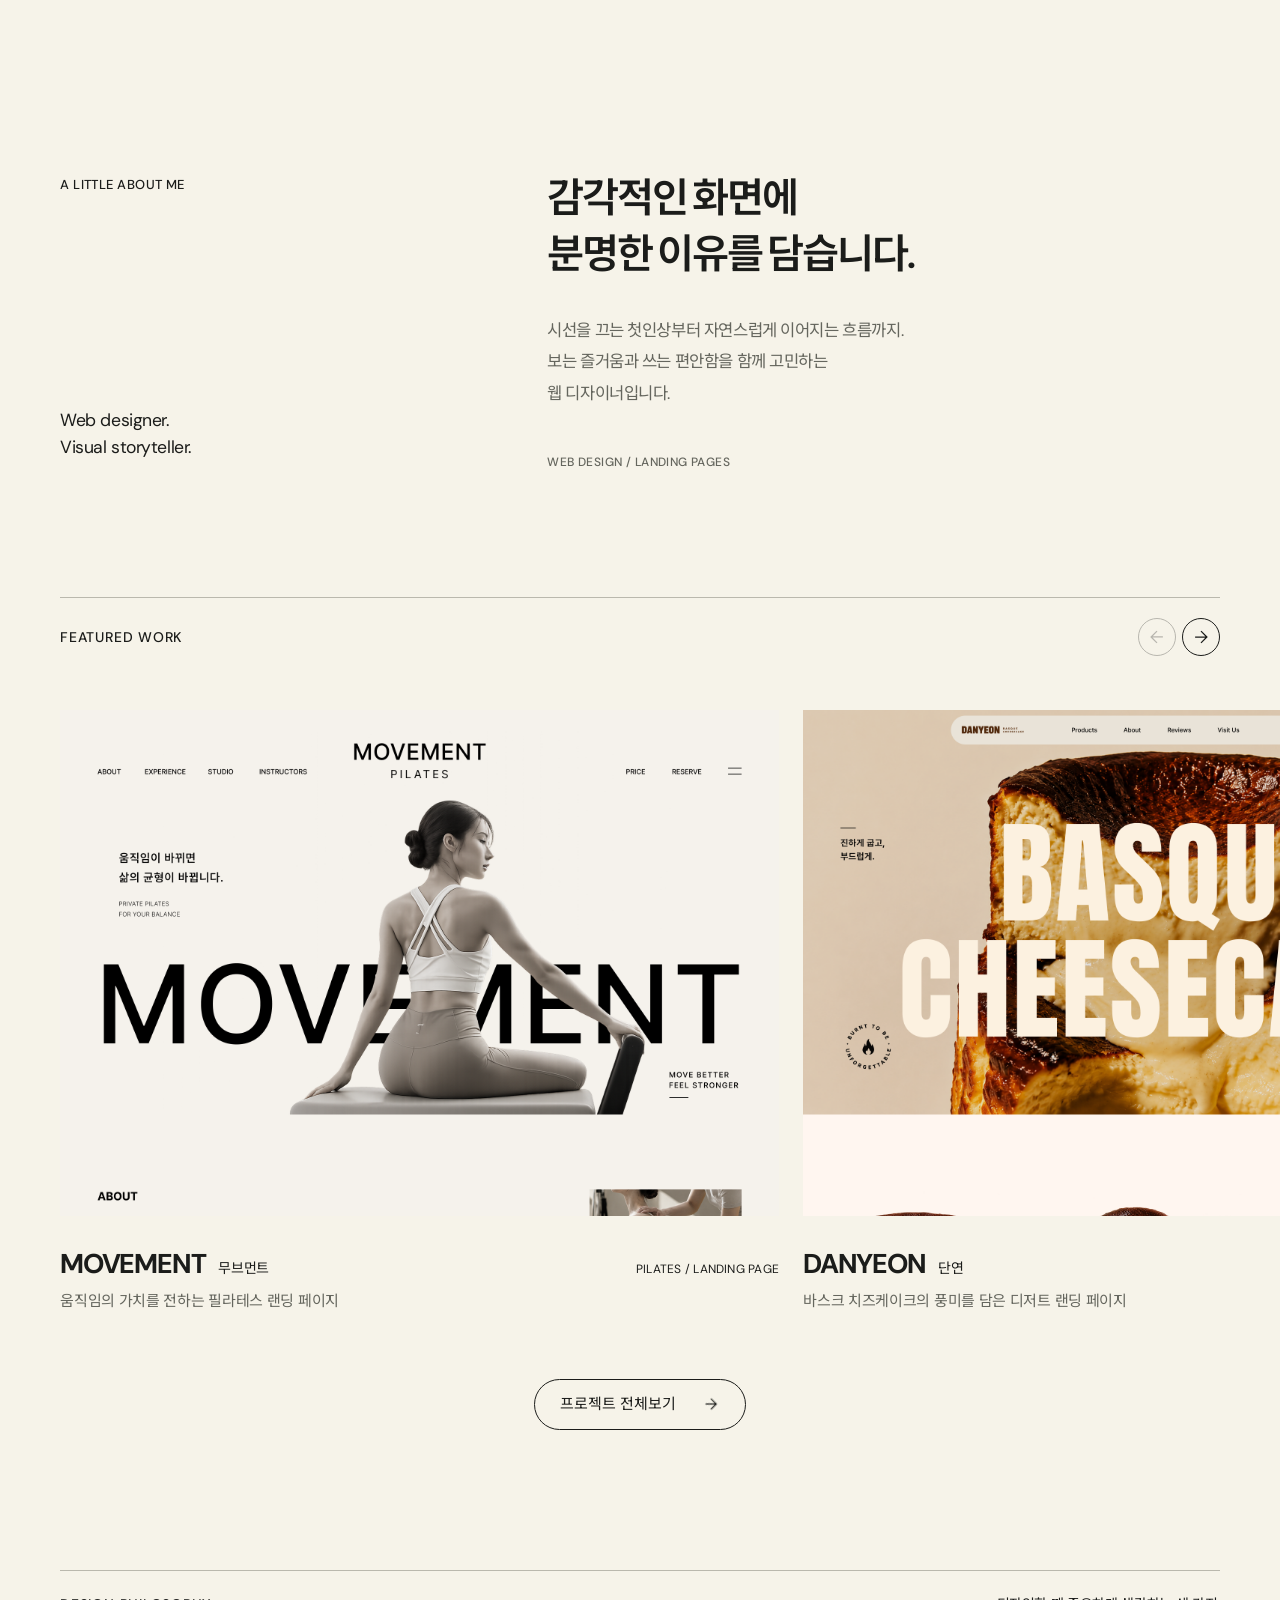
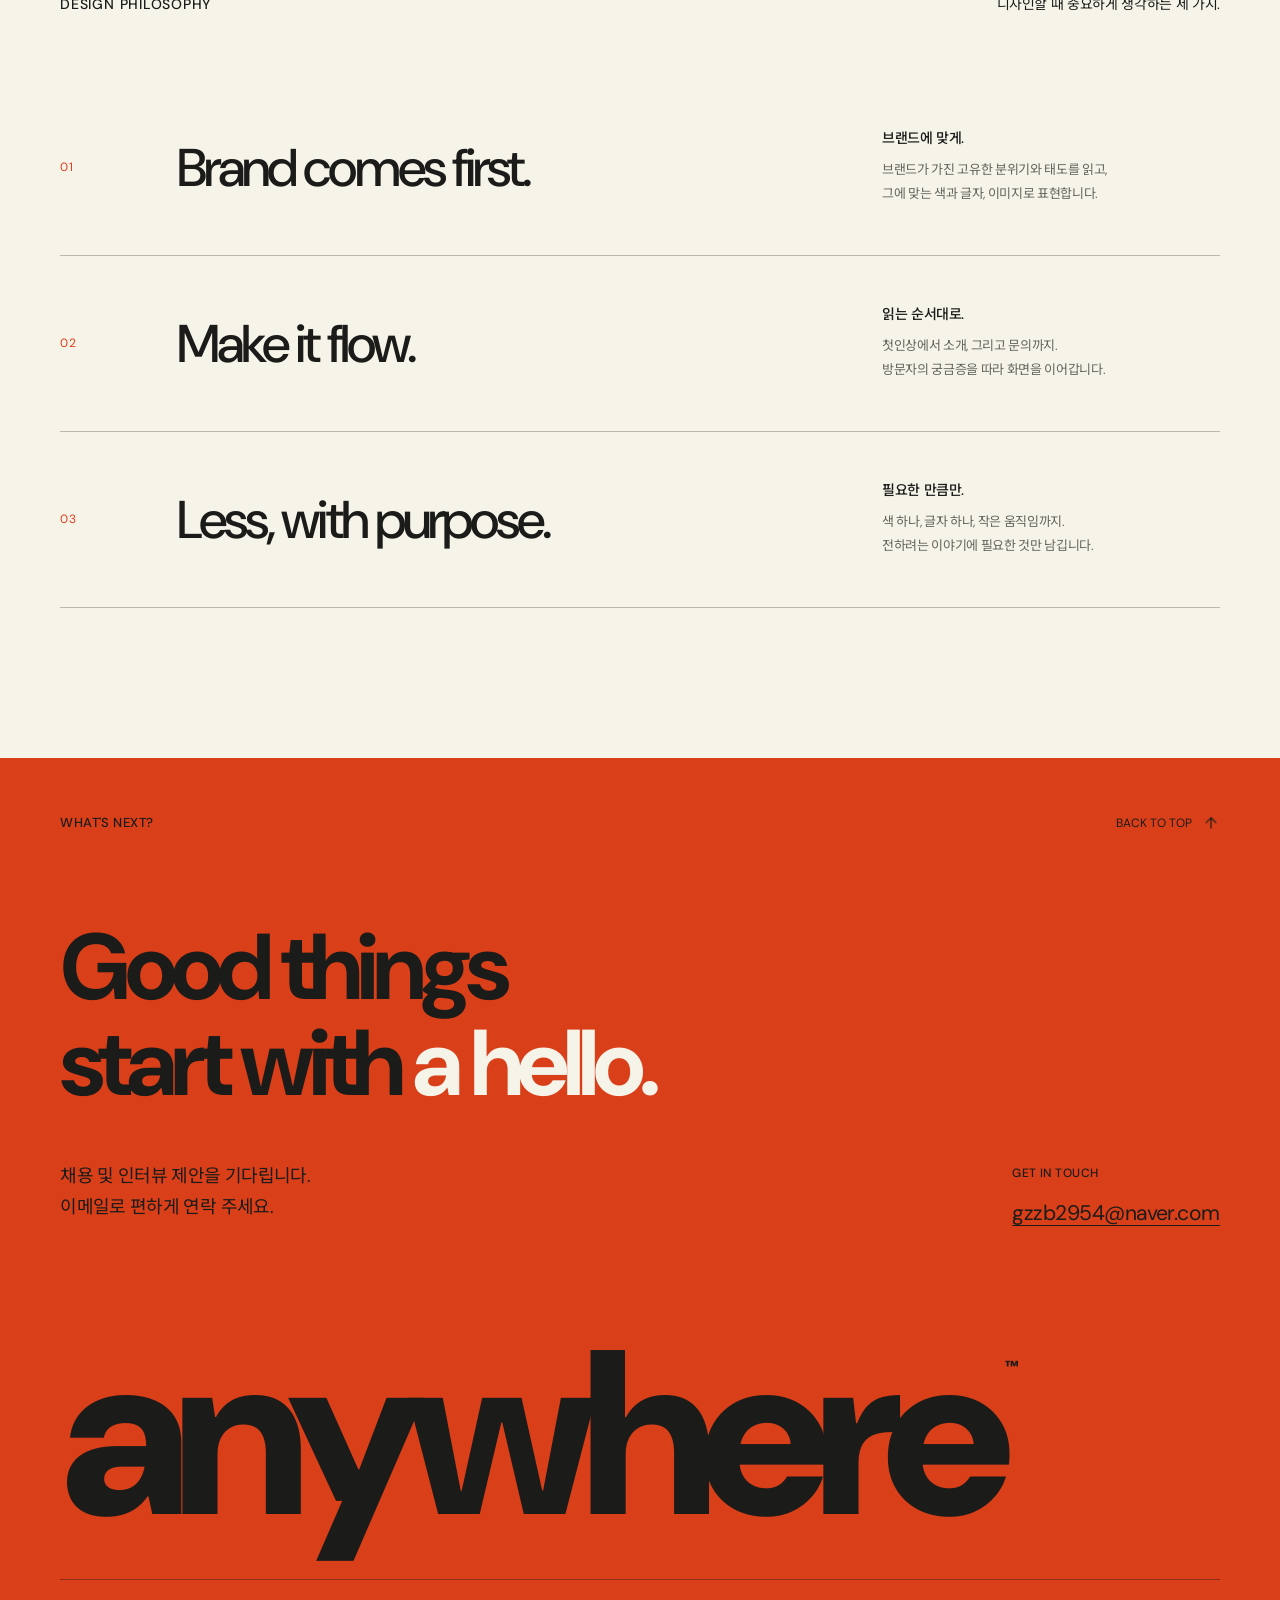
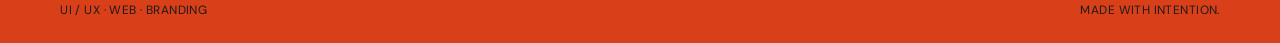
==== commit 47509bb0: "Align hero shrink to section gutters and use new artwork" ====
--- a/index.html
+++ b/index.html
@@ -1,4 +1,4 @@
-<!doctype html><html lang="ko"><head><meta charset="UTF-8"><meta name="viewport" content="width=device-width,initial-scale=1"><title>anywhere — Designing better experiences</title><meta name="description" content="작은 관찰에서 시작해 더 나은 경험을 만드는 디자이너. UI/UX, 웹, 브랜딩을 연결하는 anywhere의 포트폴리오."><meta name="theme-color" content="#f6f3e9"><link rel="icon" href="assets/favicon.svg" type="image/svg+xml"><link rel="stylesheet" href="design.css?v=morrow-cover-20260916"><script src="site.js?v=hero-cross-device-20260916" defer></script></head><body id="top" class="home-page"><a class="skip" href="#main">본문으로 건너뛰기</a><header class="site-header"><span class="header-caption">INDEPENDENT DESIGNER</span><a class="wordmark" href="./" aria-label="anywhere 홈">anywhere<sup>™</sup></a><button class="menu-toggle" id="menu-toggle" type="button" aria-label="메뉴 열기" aria-controls="site-menu" aria-expanded="false"><span class="plus" aria-hidden="true"></span></button></header><dialog class="site-menu" id="site-menu" aria-label="사이트 메뉴"><div class="menu-head"><span class="eyebrow">EXPLORE ANYWHERE</span><button class="menu-close" type="button" aria-label="메뉴 닫기"><span class="plus" aria-hidden="true"></span></button></div><nav aria-label="메인 메뉴"><a href="./#projects"><span>Work</span><small>01</small></a><a href="./#about"><span>About</span><small>02</small></a><a href="./#contact"><span>Contact</span><small>03</small></a></nav><div class="menu-bottom"><span class="eyebrow">DESIGN WITH INTENTION.</span><p>작은 관찰에서 시작해,<br>더 나은 경험을 만듭니다.</p><span class="eyebrow">UI / UX · WEB · BRANDING</span></div></dialog><noscript><nav class="fallback-nav" aria-label="메인 메뉴"><a href="./#projects">Work</a><a href="./#about">About</a><a href="./#contact">Contact</a></nav></noscript><main id="main"><section class="hero" aria-labelledby="hero-title"><h1 class="sr-only" id="hero-title">Designing better experiences. anywhere design portfolio.</h1><div class="hero-stage"><div class="hero-frame"><div class="hero-visual"><div class="hero-art-window"><img class="hero-art" src="assets/hero.png" width="1672" height="941" alt="오렌지색 Designing better experiences 타이포그래피와 흑백 사진으로 구성된 종이 콜라주" fetchpriority="high"></div></div></div><div class="hero-foot"><span>UI / UX · WEB · BRANDING</span><span>IDEAS INTO EXPERIENCES.</span><a href="#about">SCROLL TO DISCOVER <svg class="arrow arrow-down" viewBox="0 0 24 24" fill="none" aria-hidden="true"><path d="M7 17 17 7M7 7h10v10"/></svg></a></div></div></section><section class="about about-personal" id="about" aria-labelledby="about-title"><div class="about-layout"><div class="about-caption"><span class="eyebrow">A LITTLE ABOUT ME</span><p>Web designer.<br>Visual storyteller.</p></div><div class="about-copy"><h2 id="about-title">감각적인 화면에<br>분명한 이유를 담습니다.</h2><p>시선을 끄는 첫인상부터 자연스럽게 이어지는 흐름까지.<br>보는 즐거움과 쓰는 편안함을 함께 고민하는<br class="desktop-break"> 웹 디자이너입니다.</p><span class="eyebrow">WEB DESIGN / LANDING PAGES</span></div></div></section><section class="work" id="projects" aria-labelledby="work-title"><div class="section-bar"><h2 id="work-title">FEATURED WORK</h2><div class="work-actions"><div class="carousel-controls" aria-label="프로젝트 탐색"><button type="button" id="previous-project" aria-label="이전 프로젝트"><svg class="arrow arrow-left" viewBox="0 0 24 24" fill="none" aria-hidden="true"><path d="M7 17 17 7M7 7h10v10"/></svg></button><button type="button" id="next-project" aria-label="다음 프로젝트"><svg class="arrow arrow-right" viewBox="0 0 24 24" fill="none" aria-hidden="true"><path d="M7 17 17 7M7 7h10v10"/></svg></button></div></div></div><div class="work-track" id="work-track" tabindex="0" aria-label="프로젝트 목록, 가로로 스크롤할 수 있습니다"><article class="project"><a class="project-link" href="projects/movement/"><div class="project-image landing-thumbnail"><img src="assets/movement.png" width="1920" height="9188" alt="무브먼트 랜딩 페이지의 첫 화면" loading="lazy"><span class="project-open">VIEW PROJECT <svg class="arrow arrow-ne" viewBox="0 0 24 24" fill="none" aria-hidden="true"><path d="M7 17 17 7M7 7h10v10"/></svg></span></div><div class="project-meta"><h3>MOVEMENT <span class="project-korean">무브먼트</span></h3><span>PILATES / LANDING PAGE</span></div><p>움직임의 가치를 전하는 필라테스 랜딩 페이지</p></a></article><article class="project"><a class="project-link" href="projects/danyeon/"><div class="project-image landing-thumbnail"><img src="assets/danyeon.png" width="1920" height="7399" alt="단연 랜딩 페이지의 첫 화면" loading="lazy"><span class="project-open">VIEW PROJECT <svg class="arrow arrow-ne" viewBox="0 0 24 24" fill="none" aria-hidden="true"><path d="M7 17 17 7M7 7h10v10"/></svg></span></div><div class="project-meta"><h3>DANYEON <span class="project-korean">단연</span></h3><span>DESSERT / LANDING PAGE</span></div><p>바스크 치즈케이크의 풍미를 담은 디저트 랜딩 페이지</p></a></article><article class="project"><a class="project-link" href="projects/morrow/"><div class="project-image landing-thumbnail"><img src="assets/morrow-cover.jpg" width="1280" height="720" alt="MORROW의 커피 농장 이미지와 From somewhere, to someone. 문구가 담긴 첫 화면" loading="lazy"><span class="project-open">VIEW PROJECT <svg class="arrow arrow-ne" viewBox="0 0 24 24" fill="none" aria-hidden="true"><path d="M7 17 17 7M7 7h10v10"/></svg></span></div><div class="project-meta"><h3>MORROW <span class="project-korean">모로우</span></h3><span>COFFEE / LANDING PAGE</span></div><p>커피의 산지에서 한 잔의 일상으로 이어지는 브랜드 이야기</p></a></article></div><div class="work-footer"><a class="work-view-all" href="projects/">프로젝트 전체보기 <svg class="arrow arrow-right" viewBox="0 0 24 24" fill="none" aria-hidden="true"><path d="M7 17 17 7M7 7h10v10"/></svg></a></div></section><section class="disciplines philosophy-table" id="philosophy" aria-labelledby="philosophy-title">
+<!doctype html><html lang="ko"><head><meta charset="UTF-8"><meta name="viewport" content="width=device-width,initial-scale=1"><title>anywhere — Designing better experiences</title><meta name="description" content="작은 관찰에서 시작해 더 나은 경험을 만드는 디자이너. UI/UX, 웹, 브랜딩을 연결하는 anywhere의 포트폴리오."><meta name="theme-color" content="#f6f3e9"><link rel="icon" href="assets/favicon.svg" type="image/svg+xml"><link rel="stylesheet" href="design.css?v=hero-aligned-20260916"><script src="site.js?v=hero-aligned-20260916" defer></script></head><body id="top" class="home-page"><a class="skip" href="#main">본문으로 건너뛰기</a><header class="site-header"><span class="header-caption">INDEPENDENT DESIGNER</span><a class="wordmark" href="./" aria-label="anywhere 홈">anywhere<sup>™</sup></a><button class="menu-toggle" id="menu-toggle" type="button" aria-label="메뉴 열기" aria-controls="site-menu" aria-expanded="false"><span class="plus" aria-hidden="true"></span></button></header><dialog class="site-menu" id="site-menu" aria-label="사이트 메뉴"><div class="menu-head"><span class="eyebrow">EXPLORE ANYWHERE</span><button class="menu-close" type="button" aria-label="메뉴 닫기"><span class="plus" aria-hidden="true"></span></button></div><nav aria-label="메인 메뉴"><a href="./#projects"><span>Work</span><small>01</small></a><a href="./#about"><span>About</span><small>02</small></a><a href="./#contact"><span>Contact</span><small>03</small></a></nav><div class="menu-bottom"><span class="eyebrow">DESIGN WITH INTENTION.</span><p>작은 관찰에서 시작해,<br>더 나은 경험을 만듭니다.</p><span class="eyebrow">UI / UX · WEB · BRANDING</span></div></dialog><noscript><nav class="fallback-nav" aria-label="메인 메뉴"><a href="./#projects">Work</a><a href="./#about">About</a><a href="./#contact">Contact</a></nav></noscript><main id="main"><section class="hero" aria-labelledby="hero-title"><h1 class="sr-only" id="hero-title">Designing better experiences. anywhere design portfolio.</h1><div class="hero-stage"><div class="hero-frame"><div class="hero-visual"><div class="hero-art-window"><img class="hero-art" src="assets/hero.png?v=hero-aligned-20260916" width="1672" height="941" alt="오렌지색 Designing better experiences 타이포그래피와 흑백 사진으로 구성된 종이 콜라주" fetchpriority="high"></div></div></div><div class="hero-foot"><span>UI / UX · WEB · BRANDING</span><span>IDEAS INTO EXPERIENCES.</span><a href="#about">SCROLL TO DISCOVER <svg class="arrow arrow-down" viewBox="0 0 24 24" fill="none" aria-hidden="true"><path d="M7 17 17 7M7 7h10v10"/></svg></a></div></div></section><section class="about about-personal" id="about" aria-labelledby="about-title"><div class="about-layout"><div class="about-caption"><span class="eyebrow">A LITTLE ABOUT ME</span><p>Web designer.<br>Visual storyteller.</p></div><div class="about-copy"><h2 id="about-title">감각적인 화면에<br>분명한 이유를 담습니다.</h2><p>시선을 끄는 첫인상부터 자연스럽게 이어지는 흐름까지.<br>보는 즐거움과 쓰는 편안함을 함께 고민하는<br class="desktop-break"> 웹 디자이너입니다.</p><span class="eyebrow">WEB DESIGN / LANDING PAGES</span></div></div></section><section class="work" id="projects" aria-labelledby="work-title"><div class="section-bar"><h2 id="work-title">FEATURED WORK</h2><div class="work-actions"><div class="carousel-controls" aria-label="프로젝트 탐색"><button type="button" id="previous-project" aria-label="이전 프로젝트"><svg class="arrow arrow-left" viewBox="0 0 24 24" fill="none" aria-hidden="true"><path d="M7 17 17 7M7 7h10v10"/></svg></button><button type="button" id="next-project" aria-label="다음 프로젝트"><svg class="arrow arrow-right" viewBox="0 0 24 24" fill="none" aria-hidden="true"><path d="M7 17 17 7M7 7h10v10"/></svg></button></div></div></div><div class="work-track" id="work-track" tabindex="0" aria-label="프로젝트 목록, 가로로 스크롤할 수 있습니다"><article class="project"><a class="project-link" href="projects/movement/"><div class="project-image landing-thumbnail"><img src="assets/movement.png" width="1920" height="9188" alt="무브먼트 랜딩 페이지의 첫 화면" loading="lazy"><span class="project-open">VIEW PROJECT <svg class="arrow arrow-ne" viewBox="0 0 24 24" fill="none" aria-hidden="true"><path d="M7 17 17 7M7 7h10v10"/></svg></span></div><div class="project-meta"><h3>MOVEMENT <span class="project-korean">무브먼트</span></h3><span>PILATES / LANDING PAGE</span></div><p>움직임의 가치를 전하는 필라테스 랜딩 페이지</p></a></article><article class="project"><a class="project-link" href="projects/danyeon/"><div class="project-image landing-thumbnail"><img src="assets/danyeon.png" width="1920" height="7399" alt="단연 랜딩 페이지의 첫 화면" loading="lazy"><span class="project-open">VIEW PROJECT <svg class="arrow arrow-ne" viewBox="0 0 24 24" fill="none" aria-hidden="true"><path d="M7 17 17 7M7 7h10v10"/></svg></span></div><div class="project-meta"><h3>DANYEON <span class="project-korean">단연</span></h3><span>DESSERT / LANDING PAGE</span></div><p>바스크 치즈케이크의 풍미를 담은 디저트 랜딩 페이지</p></a></article><article class="project"><a class="project-link" href="projects/morrow/"><div class="project-image landing-thumbnail"><img src="assets/morrow-cover.jpg" width="1280" height="720" alt="MORROW의 커피 농장 이미지와 From somewhere, to someone. 문구가 담긴 첫 화면" loading="lazy"><span class="project-open">VIEW PROJECT <svg class="arrow arrow-ne" viewBox="0 0 24 24" fill="none" aria-hidden="true"><path d="M7 17 17 7M7 7h10v10"/></svg></span></div><div class="project-meta"><h3>MORROW <span class="project-korean">모로우</span></h3><span>COFFEE / LANDING PAGE</span></div><p>커피의 산지에서 한 잔의 일상으로 이어지는 브랜드 이야기</p></a></article></div><div class="work-footer"><a class="work-view-all" href="projects/">프로젝트 전체보기 <svg class="arrow arrow-right" viewBox="0 0 24 24" fill="none" aria-hidden="true"><path d="M7 17 17 7M7 7h10v10"/></svg></a></div></section><section class="disciplines philosophy-table" id="philosophy" aria-labelledby="philosophy-title">
   <div class="section-bar"><h2 id="philosophy-title">DESIGN PHILOSOPHY</h2><p class="philosophy-intro" lang="ko">디자인할 때 중요하게 생각하는 세 가지.</p></div>
   <ol class="principles-list">
     <li class="principle"><span class="principle-number" aria-hidden="true">01</span><h3 lang="en">Brand comes first.</h3><div class="principle-copy"><p class="principle-label">브랜드에 맞게.</p><p>브랜드가 가진 고유한 분위기와 태도를 읽고,<br>그에 맞는 색과 글자, 이미지로 표현합니다.</p></div></li>
--- a/design.css
+++ b/design.css
@@ -15,7 +15,7 @@
 
 @media(max-width:600px){.hero-foot{flex-wrap:wrap}.hero-foot>a{margin-left:auto}.footer-bottom{flex-wrap:wrap;gap:10px 20px}}
 
-.home-page>.site-header{position:fixed;inset:0 0 auto;background:transparent}.hero{padding:0;height:180vh;height:180svh;position:relative}.hero-stage{height:100vh;height:100svh;position:sticky;top:0;display:grid;place-items:center;overflow:hidden}.hero-frame{width:100%;height:100%;margin:0;transform-origin:center;will-change:transform}.hero-visual{height:100%;width:100%;display:grid;place-items:center;background:#eeece6;overflow:hidden}.hero-art-window{width:100%;height:100%;position:relative;overflow:hidden;min-width:0}.hero-art{display:block;position:absolute;left:50%;top:50%;width:100%;height:132.535%;max-width:none;margin:0;object-fit:cover;object-position:center;transform:translate(-50%,-50%)}.hero-foot{position:absolute;bottom:24px;left:var(--pad);right:var(--pad);margin:0;z-index:2}.hero-foot>a{background:var(--paper);border-radius:30px;padding:10px 16px}.hero-stage+.about{position:relative}@media(max-width:600px){.hero{height:165vh;height:165svh;padding:0}.hero-art-window{width:100%;height:100%}.hero-art{width:100%;margin:0}.hero-foot{bottom:20px;gap:10px}.hero-foot>a{padding:8px 10px}.hero-foot>span:first-child{max-width:130px}}
+.home-page>.site-header{position:fixed;inset:0 0 auto;background:transparent}.hero{padding:0;height:180vh;height:180svh;position:relative}.hero-stage{height:100vh;height:100svh;position:sticky;top:0;display:grid;place-items:center;overflow:hidden}.hero-frame{width:100%;height:100%;margin:0;transform-origin:center;will-change:transform}.hero-visual{height:100%;width:100%;display:grid;place-items:center;background:#eeece6;overflow:hidden}.hero-art-window{width:100%;height:100%;position:relative;overflow:hidden;min-width:0}.hero-art{display:block;position:absolute;left:50%;top:50%;width:100%;height:100%;max-width:none;margin:0;object-fit:cover;object-position:center;transform:translate(-50%,-50%)}.hero-foot{position:absolute;bottom:24px;left:var(--pad);right:var(--pad);margin:0;z-index:2}.hero-foot>a{background:var(--paper);border-radius:30px;padding:10px 16px}.hero-stage+.about{position:relative}@media(max-width:600px){.hero{height:165vh;height:165svh;padding:0}.hero-art-window{width:100%;height:100%}.hero-art{width:100%;margin:0}.hero-foot{bottom:20px;gap:10px}.hero-foot>a{padding:8px 10px}.hero-foot>span:first-child{max-width:130px}}
 
 /* Original landing-page work: top crops for covers, uncropped full designs below. */
 .landing-thumbnail img{object-position:center top}.project-korean{font-size:.875rem;font-weight:400;letter-spacing:-.02em;margin-left:8px}.landing-cover-window{aspect-ratio:16/10;overflow:hidden}.case-cover.landing-cover img{width:100%;height:100%;max-height:none;object-fit:cover;object-position:center top}.landing-cover figcaption>a{display:inline-flex;align-items:center;gap:8px}.landing-cover .arrow,.original-link .arrow{width:18px;height:18px}.full-design{background:#e9e7e0}.full-design .section-top{padding-bottom:30px;border-bottom:1px solid var(--line);margin-bottom:45px}.full-design h2{font-weight:500;margin:0}.original-link{font-size:.875rem;display:inline-flex;align-items:center;gap:10px}.original-link:hover{color:var(--orange)}.full-design figure{max-width:1120px;margin:0 auto}.full-design figure>img{display:block;width:100%;height:auto;max-height:none;box-shadow:0 8px 40px #1b1c1a0d}.full-design figcaption{font-size:.75rem;color:var(--muted);margin-top:20px;line-height:1.6}.case-direction:has(+.full-design){padding-bottom:0}.case-direction:has(+.full-design) .design-notes{margin-bottom:65px}@media(max-width:600px){.landing-thumbnail{aspect-ratio:1.4}.landing-cover-window{aspect-ratio:16/10}.project-korean{font-size:.8125rem}.full-design .section-top{align-items:center;gap:10px;margin-bottom:25px;padding-bottom:22px}.full-design h2{font-size:.75rem}.original-link{font-size:.75rem;gap:5px}.full-design figcaption{font-size:.75rem}.case-direction:has(+.full-design) .design-notes{margin-bottom:40px}}
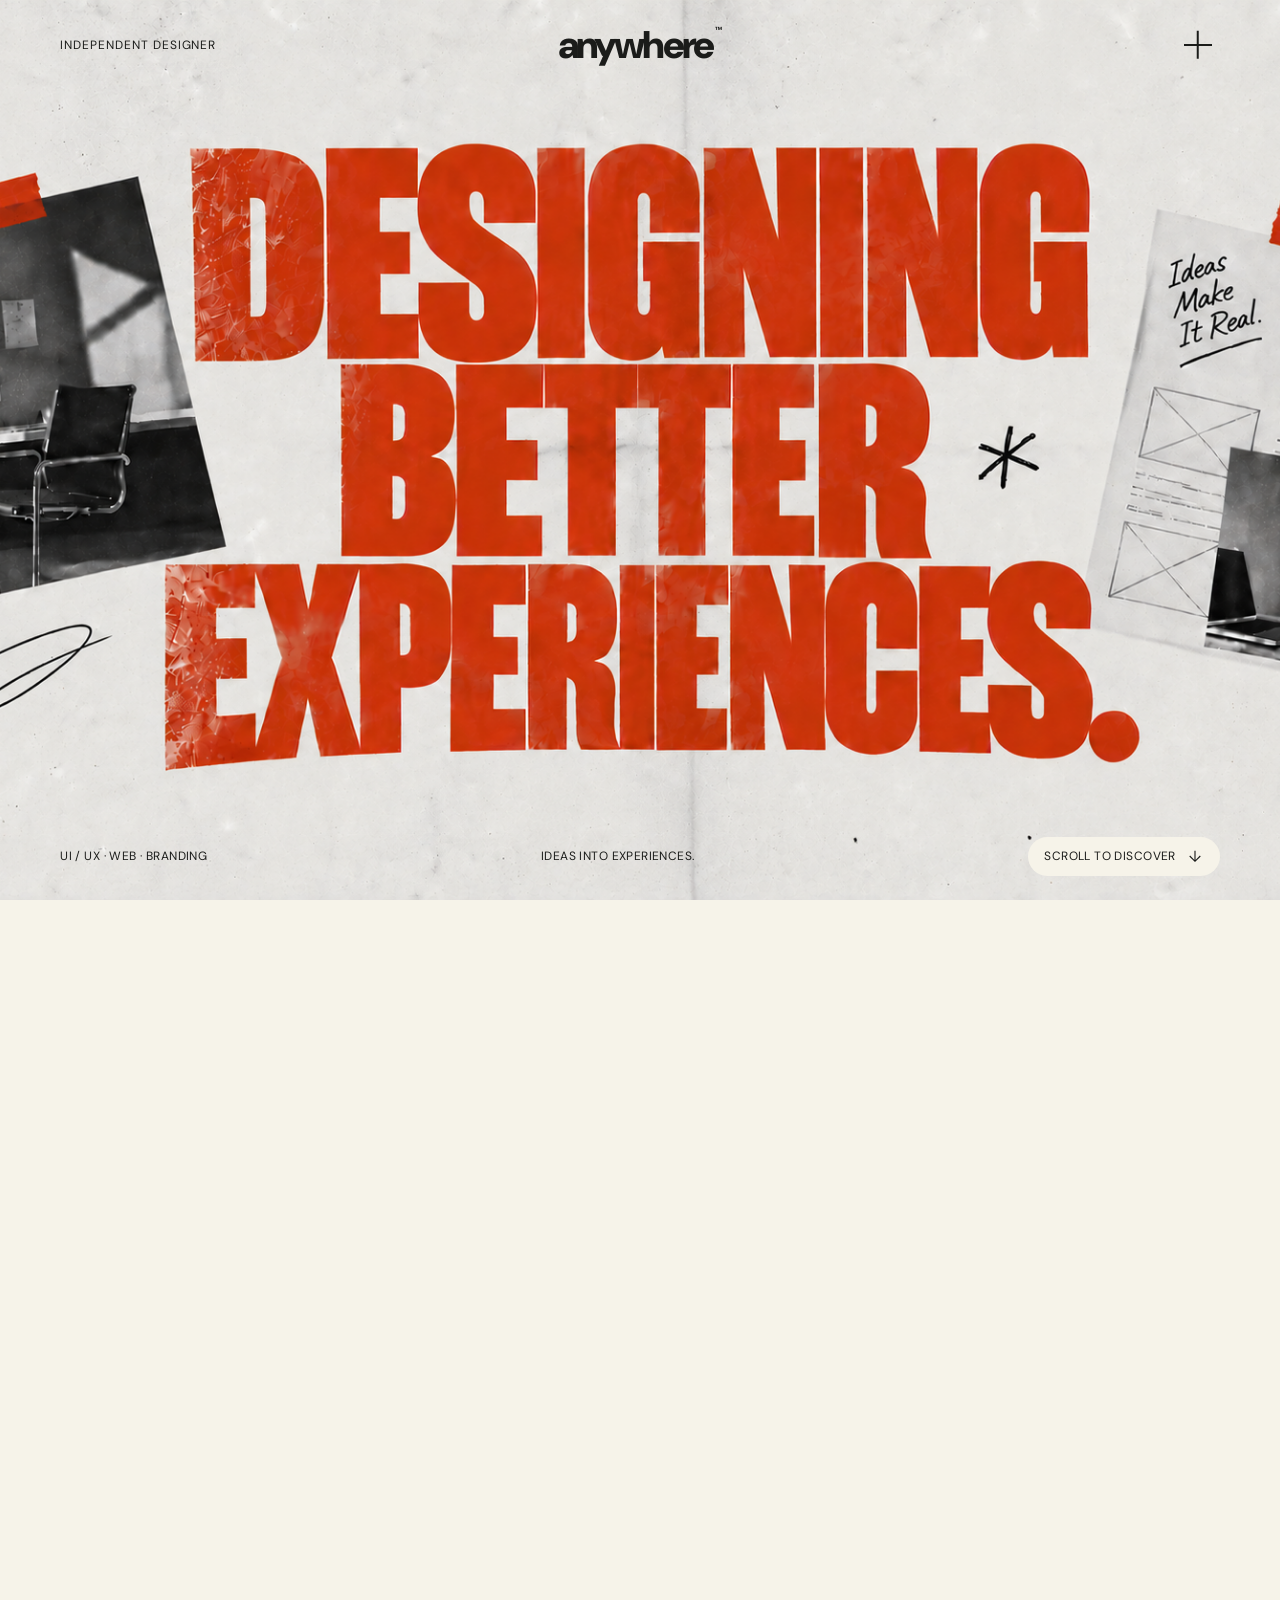
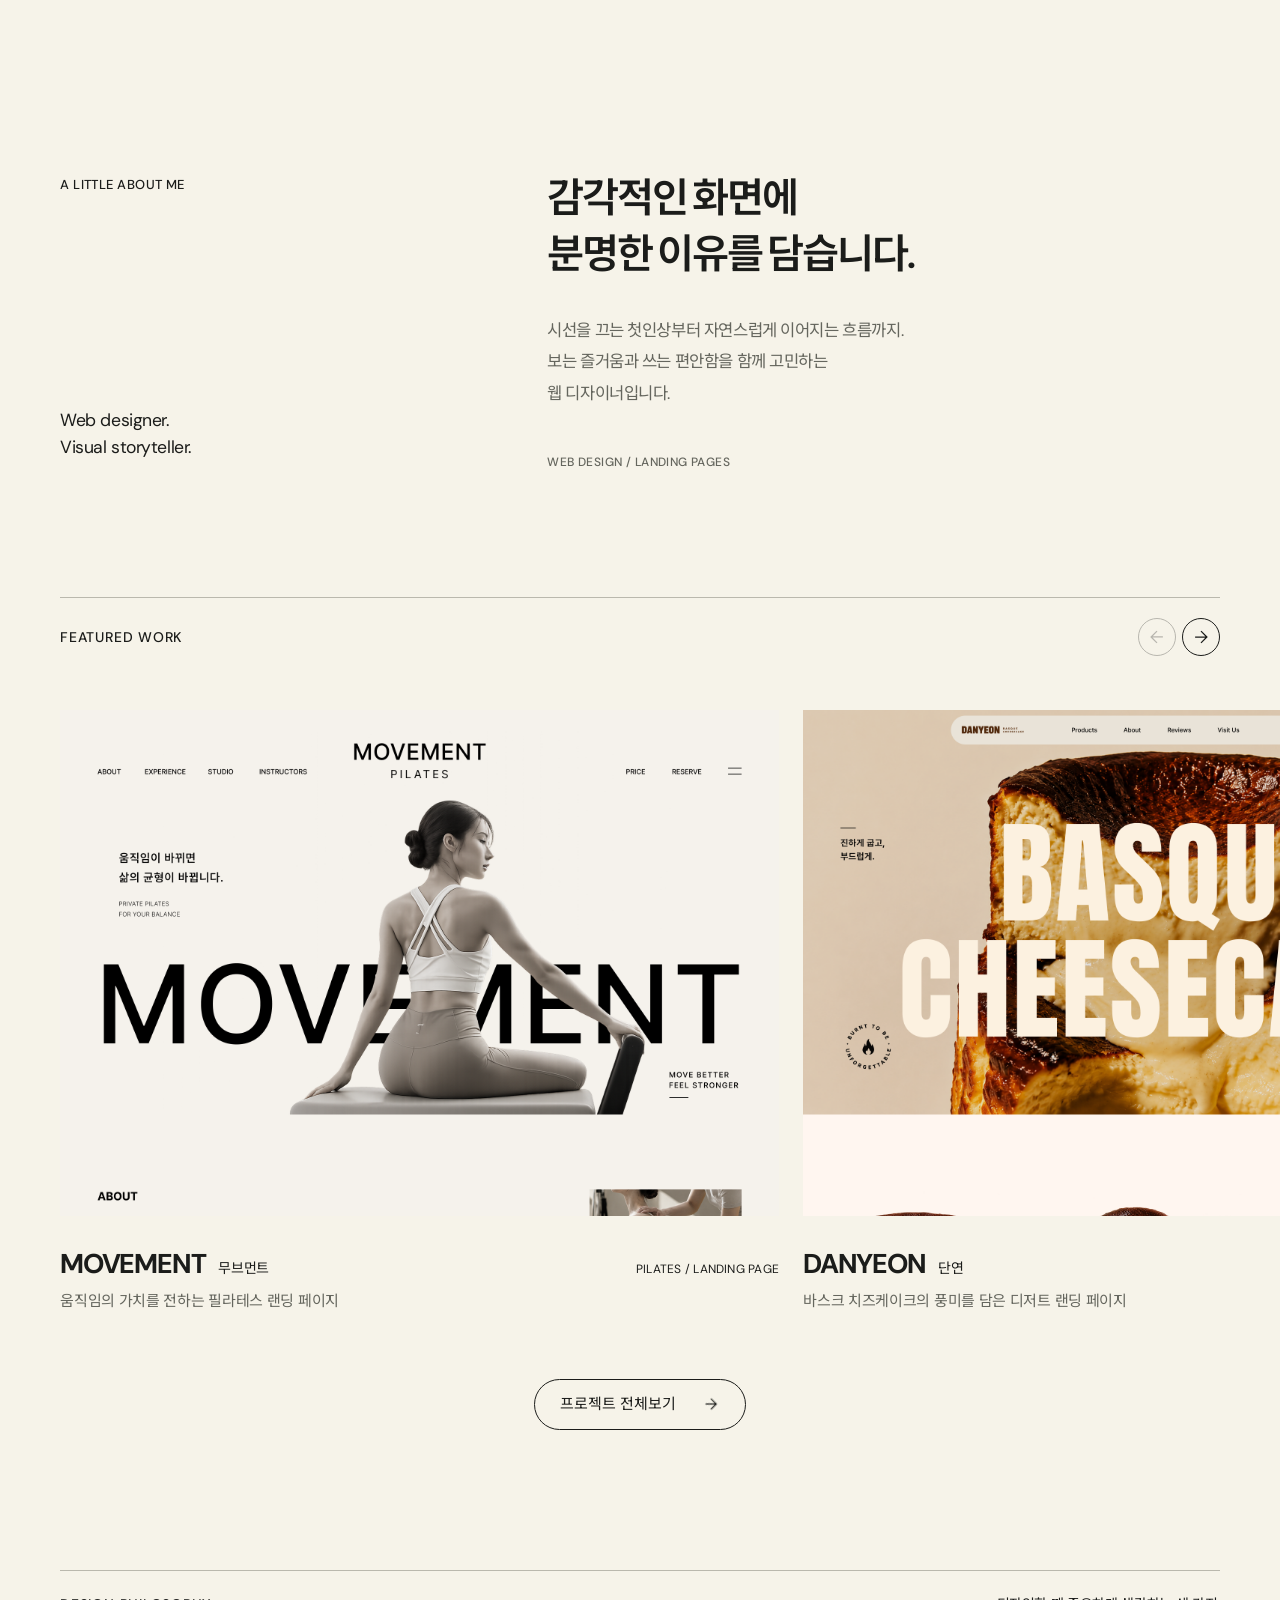
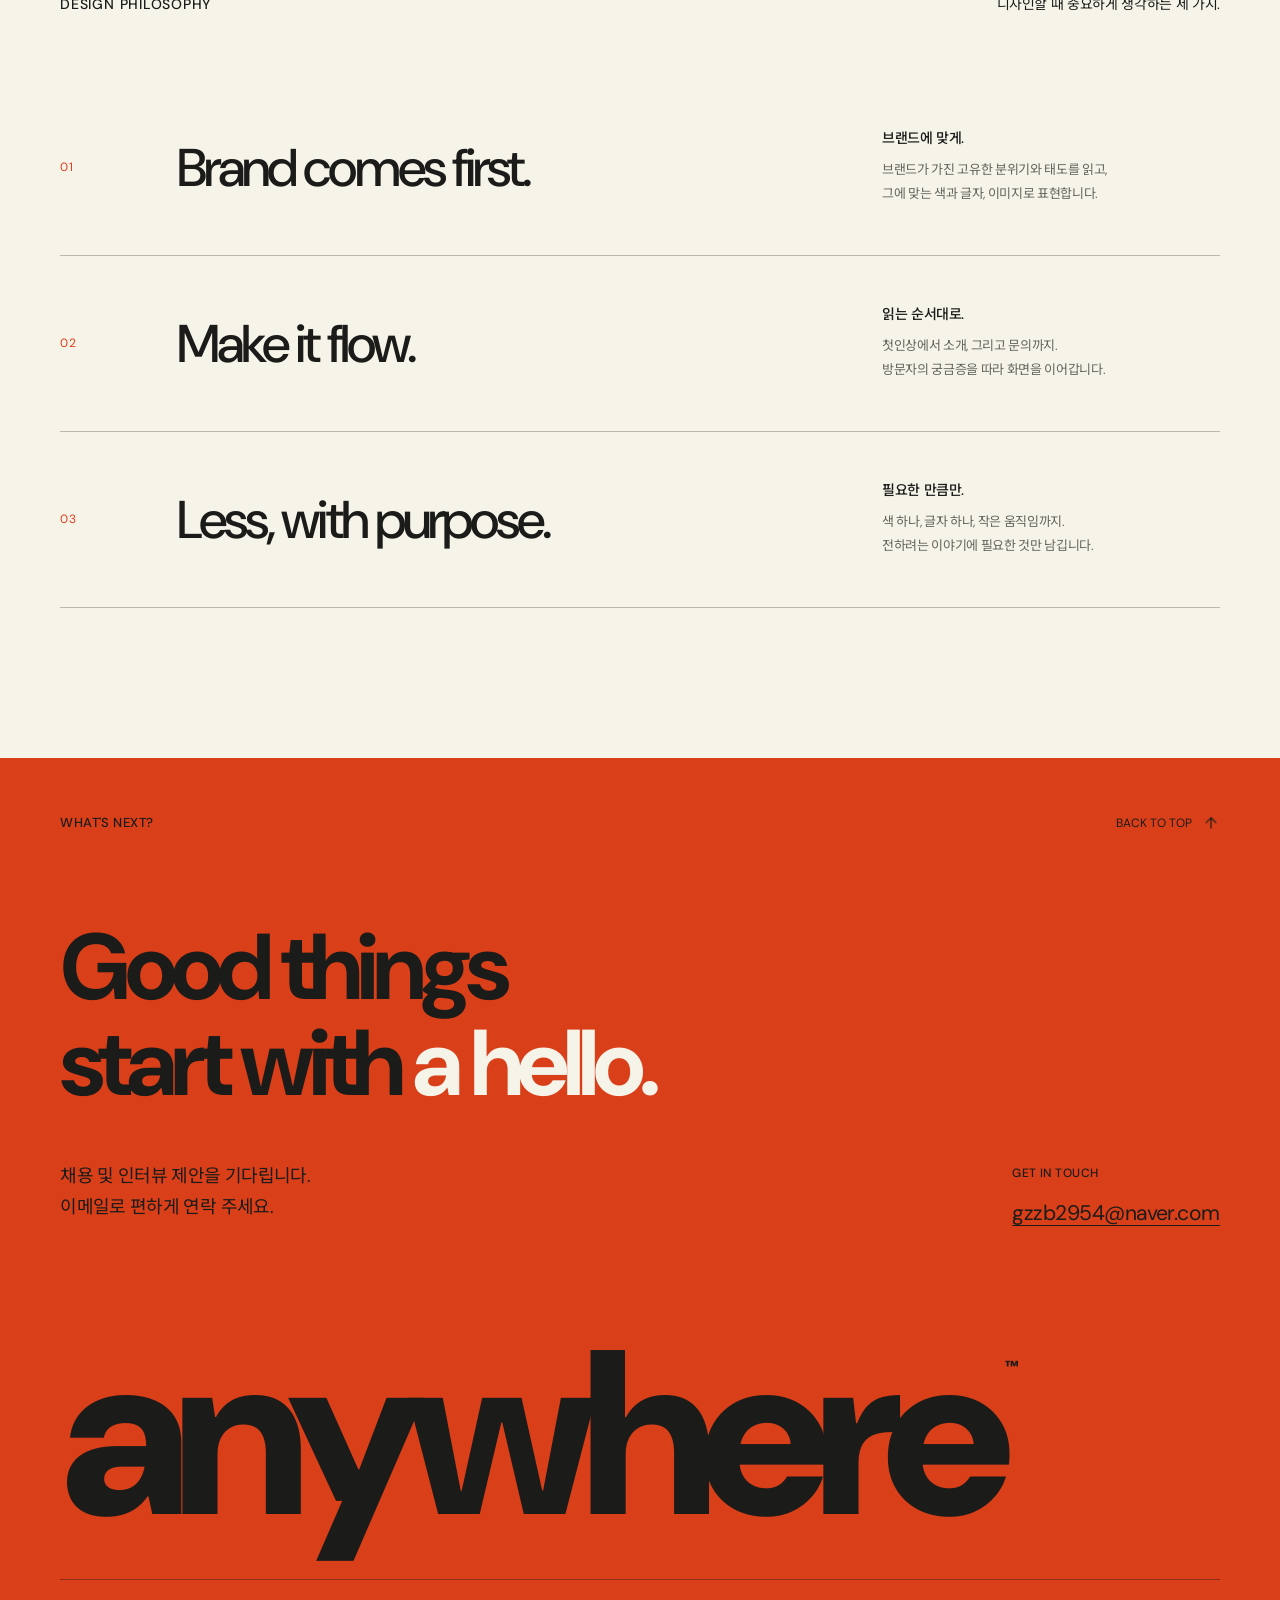
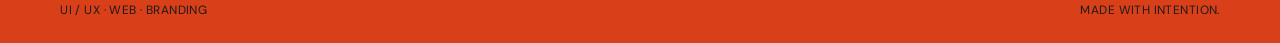
==== commit 083a169d: "Feature Ligachem Bio and CoAsiaSEMI in portfolio" ====
--- a/index.html
+++ b/index.html
@@ -1,4 +1,4 @@
-<!doctype html><html lang="ko"><head><meta charset="UTF-8"><meta name="viewport" content="width=device-width,initial-scale=1"><title>anywhere — Designing better experiences</title><meta name="description" content="작은 관찰에서 시작해 더 나은 경험을 만드는 디자이너. UI/UX, 웹, 브랜딩을 연결하는 anywhere의 포트폴리오."><meta name="theme-color" content="#f6f3e9"><link rel="icon" href="assets/favicon.svg" type="image/svg+xml"><link rel="stylesheet" href="design.css?v=hero-aligned-20260916"><script src="site.js?v=hero-aligned-20260916" defer></script></head><body id="top" class="home-page"><a class="skip" href="#main">본문으로 건너뛰기</a><header class="site-header"><span class="header-caption">INDEPENDENT DESIGNER</span><a class="wordmark" href="./" aria-label="anywhere 홈">anywhere<sup>™</sup></a><button class="menu-toggle" id="menu-toggle" type="button" aria-label="메뉴 열기" aria-controls="site-menu" aria-expanded="false"><span class="plus" aria-hidden="true"></span></button></header><dialog class="site-menu" id="site-menu" aria-label="사이트 메뉴"><div class="menu-head"><span class="eyebrow">EXPLORE ANYWHERE</span><button class="menu-close" type="button" aria-label="메뉴 닫기"><span class="plus" aria-hidden="true"></span></button></div><nav aria-label="메인 메뉴"><a href="./#projects"><span>Work</span><small>01</small></a><a href="./#about"><span>About</span><small>02</small></a><a href="./#contact"><span>Contact</span><small>03</small></a></nav><div class="menu-bottom"><span class="eyebrow">DESIGN WITH INTENTION.</span><p>작은 관찰에서 시작해,<br>더 나은 경험을 만듭니다.</p><span class="eyebrow">UI / UX · WEB · BRANDING</span></div></dialog><noscript><nav class="fallback-nav" aria-label="메인 메뉴"><a href="./#projects">Work</a><a href="./#about">About</a><a href="./#contact">Contact</a></nav></noscript><main id="main"><section class="hero" aria-labelledby="hero-title"><h1 class="sr-only" id="hero-title">Designing better experiences. anywhere design portfolio.</h1><div class="hero-stage"><div class="hero-frame"><div class="hero-visual"><div class="hero-art-window"><img class="hero-art" src="assets/hero.png?v=hero-aligned-20260916" width="1672" height="941" alt="오렌지색 Designing better experiences 타이포그래피와 흑백 사진으로 구성된 종이 콜라주" fetchpriority="high"></div></div></div><div class="hero-foot"><span>UI / UX · WEB · BRANDING</span><span>IDEAS INTO EXPERIENCES.</span><a href="#about">SCROLL TO DISCOVER <svg class="arrow arrow-down" viewBox="0 0 24 24" fill="none" aria-hidden="true"><path d="M7 17 17 7M7 7h10v10"/></svg></a></div></div></section><section class="about about-personal" id="about" aria-labelledby="about-title"><div class="about-layout"><div class="about-caption"><span class="eyebrow">A LITTLE ABOUT ME</span><p>Web designer.<br>Visual storyteller.</p></div><div class="about-copy"><h2 id="about-title">감각적인 화면에<br>분명한 이유를 담습니다.</h2><p>시선을 끄는 첫인상부터 자연스럽게 이어지는 흐름까지.<br>보는 즐거움과 쓰는 편안함을 함께 고민하는<br class="desktop-break"> 웹 디자이너입니다.</p><span class="eyebrow">WEB DESIGN / LANDING PAGES</span></div></div></section><section class="work" id="projects" aria-labelledby="work-title"><div class="section-bar"><h2 id="work-title">FEATURED WORK</h2><div class="work-actions"><div class="carousel-controls" aria-label="프로젝트 탐색"><button type="button" id="previous-project" aria-label="이전 프로젝트"><svg class="arrow arrow-left" viewBox="0 0 24 24" fill="none" aria-hidden="true"><path d="M7 17 17 7M7 7h10v10"/></svg></button><button type="button" id="next-project" aria-label="다음 프로젝트"><svg class="arrow arrow-right" viewBox="0 0 24 24" fill="none" aria-hidden="true"><path d="M7 17 17 7M7 7h10v10"/></svg></button></div></div></div><div class="work-track" id="work-track" tabindex="0" aria-label="프로젝트 목록, 가로로 스크롤할 수 있습니다"><article class="project"><a class="project-link" href="projects/movement/"><div class="project-image landing-thumbnail"><img src="assets/movement.png" width="1920" height="9188" alt="무브먼트 랜딩 페이지의 첫 화면" loading="lazy"><span class="project-open">VIEW PROJECT <svg class="arrow arrow-ne" viewBox="0 0 24 24" fill="none" aria-hidden="true"><path d="M7 17 17 7M7 7h10v10"/></svg></span></div><div class="project-meta"><h3>MOVEMENT <span class="project-korean">무브먼트</span></h3><span>PILATES / LANDING PAGE</span></div><p>움직임의 가치를 전하는 필라테스 랜딩 페이지</p></a></article><article class="project"><a class="project-link" href="projects/danyeon/"><div class="project-image landing-thumbnail"><img src="assets/danyeon.png" width="1920" height="7399" alt="단연 랜딩 페이지의 첫 화면" loading="lazy"><span class="project-open">VIEW PROJECT <svg class="arrow arrow-ne" viewBox="0 0 24 24" fill="none" aria-hidden="true"><path d="M7 17 17 7M7 7h10v10"/></svg></span></div><div class="project-meta"><h3>DANYEON <span class="project-korean">단연</span></h3><span>DESSERT / LANDING PAGE</span></div><p>바스크 치즈케이크의 풍미를 담은 디저트 랜딩 페이지</p></a></article><article class="project"><a class="project-link" href="projects/morrow/"><div class="project-image landing-thumbnail"><img src="assets/morrow-cover.jpg" width="1280" height="720" alt="MORROW의 커피 농장 이미지와 From somewhere, to someone. 문구가 담긴 첫 화면" loading="lazy"><span class="project-open">VIEW PROJECT <svg class="arrow arrow-ne" viewBox="0 0 24 24" fill="none" aria-hidden="true"><path d="M7 17 17 7M7 7h10v10"/></svg></span></div><div class="project-meta"><h3>MORROW <span class="project-korean">모로우</span></h3><span>COFFEE / LANDING PAGE</span></div><p>커피의 산지에서 한 잔의 일상으로 이어지는 브랜드 이야기</p></a></article></div><div class="work-footer"><a class="work-view-all" href="projects/">프로젝트 전체보기 <svg class="arrow arrow-right" viewBox="0 0 24 24" fill="none" aria-hidden="true"><path d="M7 17 17 7M7 7h10v10"/></svg></a></div></section><section class="disciplines philosophy-table" id="philosophy" aria-labelledby="philosophy-title">
+<!doctype html><html lang="ko"><head><meta charset="UTF-8"><meta name="viewport" content="width=device-width,initial-scale=1"><title>anywhere — Designing better experiences</title><meta name="description" content="작은 관찰에서 시작해 더 나은 경험을 만드는 디자이너. UI/UX, 웹, 브랜딩을 연결하는 anywhere의 포트폴리오."><meta name="theme-color" content="#f6f3e9"><link rel="icon" href="assets/favicon.svg" type="image/svg+xml"><link rel="stylesheet" href="design.css?v=corporate-projects-20260916"><script src="site.js?v=hero-aligned-20260916" defer></script></head><body id="top" class="home-page"><a class="skip" href="#main">본문으로 건너뛰기</a><header class="site-header"><span class="header-caption">INDEPENDENT DESIGNER</span><a class="wordmark" href="./" aria-label="anywhere 홈">anywhere<sup>™</sup></a><button class="menu-toggle" id="menu-toggle" type="button" aria-label="메뉴 열기" aria-controls="site-menu" aria-expanded="false"><span class="plus" aria-hidden="true"></span></button></header><dialog class="site-menu" id="site-menu" aria-label="사이트 메뉴"><div class="menu-head"><span class="eyebrow">EXPLORE ANYWHERE</span><button class="menu-close" type="button" aria-label="메뉴 닫기"><span class="plus" aria-hidden="true"></span></button></div><nav aria-label="메인 메뉴"><a href="./#projects"><span>Work</span><small>01</small></a><a href="./#about"><span>About</span><small>02</small></a><a href="./#contact"><span>Contact</span><small>03</small></a></nav><div class="menu-bottom"><span class="eyebrow">DESIGN WITH INTENTION.</span><p>작은 관찰에서 시작해,<br>더 나은 경험을 만듭니다.</p><span class="eyebrow">UI / UX · WEB · BRANDING</span></div></dialog><noscript><nav class="fallback-nav" aria-label="메인 메뉴"><a href="./#projects">Work</a><a href="./#about">About</a><a href="./#contact">Contact</a></nav></noscript><main id="main"><section class="hero" aria-labelledby="hero-title"><h1 class="sr-only" id="hero-title">Designing better experiences. anywhere design portfolio.</h1><div class="hero-stage"><div class="hero-frame"><div class="hero-visual"><div class="hero-art-window"><img class="hero-art" src="assets/hero.png?v=hero-aligned-20260916" width="1672" height="941" alt="오렌지색 Designing better experiences 타이포그래피와 흑백 사진으로 구성된 종이 콜라주" fetchpriority="high"></div></div></div><div class="hero-foot"><span>UI / UX · WEB · BRANDING</span><span>IDEAS INTO EXPERIENCES.</span><a href="#about">SCROLL TO DISCOVER <svg class="arrow arrow-down" viewBox="0 0 24 24" fill="none" aria-hidden="true"><path d="M7 17 17 7M7 7h10v10"/></svg></a></div></div></section><section class="about about-personal" id="about" aria-labelledby="about-title"><div class="about-layout"><div class="about-caption"><span class="eyebrow">A LITTLE ABOUT ME</span><p>Web designer.<br>Visual storyteller.</p></div><div class="about-copy"><h2 id="about-title">감각적인 화면에<br>분명한 이유를 담습니다.</h2><p>시선을 끄는 첫인상부터 자연스럽게 이어지는 흐름까지.<br>보는 즐거움과 쓰는 편안함을 함께 고민하는<br class="desktop-break"> 웹 디자이너입니다.</p><span class="eyebrow">WEB DESIGN / LANDING PAGES</span></div></div></section><section class="work" id="projects" aria-labelledby="work-title"><div class="section-bar"><h2 id="work-title">FEATURED WORK</h2><div class="work-actions"><div class="carousel-controls" aria-label="프로젝트 탐색"><button type="button" id="previous-project" aria-label="이전 프로젝트"><svg class="arrow arrow-left" viewBox="0 0 24 24" fill="none" aria-hidden="true"><path d="M7 17 17 7M7 7h10v10"/></svg></button><button type="button" id="next-project" aria-label="다음 프로젝트"><svg class="arrow arrow-right" viewBox="0 0 24 24" fill="none" aria-hidden="true"><path d="M7 17 17 7M7 7h10v10"/></svg></button></div></div></div><div class="work-track" id="work-track" tabindex="0" aria-label="프로젝트 목록, 가로로 스크롤할 수 있습니다"><article class="project"><a class="project-link" href="projects/movement/"><div class="project-image landing-thumbnail"><img src="assets/movement.png" width="1920" height="9188" alt="무브먼트 랜딩 페이지의 첫 화면" loading="lazy"><span class="project-open">VIEW PROJECT <svg class="arrow arrow-ne" viewBox="0 0 24 24" fill="none" aria-hidden="true"><path d="M7 17 17 7M7 7h10v10"/></svg></span></div><div class="project-meta"><h3>MOVEMENT <span class="project-korean">무브먼트</span></h3><span>PILATES / LANDING PAGE</span></div><p>움직임의 가치를 전하는 필라테스 랜딩 페이지</p></a></article><article class="project"><a class="project-link" href="projects/danyeon/"><div class="project-image landing-thumbnail"><img src="assets/danyeon.png" width="1920" height="7399" alt="단연 랜딩 페이지의 첫 화면" loading="lazy"><span class="project-open">VIEW PROJECT <svg class="arrow arrow-ne" viewBox="0 0 24 24" fill="none" aria-hidden="true"><path d="M7 17 17 7M7 7h10v10"/></svg></span></div><div class="project-meta"><h3>DANYEON <span class="project-korean">단연</span></h3><span>DESSERT / LANDING PAGE</span></div><p>바스크 치즈케이크의 풍미를 담은 디저트 랜딩 페이지</p></a></article><article class="project"><a class="project-link" href="projects/morrow/"><div class="project-image landing-thumbnail"><img src="assets/morrow-cover.jpg" width="1280" height="720" alt="MORROW의 커피 농장 이미지와 From somewhere, to someone. 문구가 담긴 첫 화면" loading="lazy"><span class="project-open">VIEW PROJECT <svg class="arrow arrow-ne" viewBox="0 0 24 24" fill="none" aria-hidden="true"><path d="M7 17 17 7M7 7h10v10"/></svg></span></div><div class="project-meta"><h3>MORROW <span class="project-korean">모로우</span></h3><span>COFFEE / LANDING PAGE</span></div><p>커피의 산지에서 한 잔의 일상으로 이어지는 브랜드 이야기</p></a></article><article class="project"><a class="project-link" href="projects/ligachem-bio/"><div class="project-image landing-thumbnail"><img src="assets/ligachem-bio.png" width="1920" height="10282" alt="리가켐바이오 웹사이트의 첫 화면" loading="lazy"><span class="project-open">VIEW PROJECT <svg class="arrow arrow-ne" viewBox="0 0 24 24" fill="none" aria-hidden="true"><path d="M7 17 17 7M7 7h10v10"/></svg></span></div><div class="project-meta"><h3>LIGACHEM BIO <span class="project-korean">리가켐바이오</span></h3><span>BIOTECH / WEBSITE</span></div><p>바이오 기술과 기업 정보를 선명하게 전하는 기업 웹사이트</p></a></article><article class="project"><a class="project-link" href="projects/coasiasemi/"><div class="project-image landing-thumbnail"><img src="assets/coasiasemi.png" width="1920" height="8232" alt="코아시아세미 웹사이트의 첫 화면" loading="lazy"><span class="project-open">VIEW PROJECT <svg class="arrow arrow-ne" viewBox="0 0 24 24" fill="none" aria-hidden="true"><path d="M7 17 17 7M7 7h10v10"/></svg></span></div><div class="project-meta"><h3>CoAsiaSEMI <span class="project-korean">코아시아세미</span></h3><span>SEMICONDUCTOR / WEBSITE</span></div><p>반도체 설계 역량과 사업 영역을 소개하는 기업 웹사이트</p></a></article></div><div class="work-footer"><a class="work-view-all" href="projects/">프로젝트 전체보기 <svg class="arrow arrow-right" viewBox="0 0 24 24" fill="none" aria-hidden="true"><path d="M7 17 17 7M7 7h10v10"/></svg></a></div></section><section class="disciplines philosophy-table" id="philosophy" aria-labelledby="philosophy-title">
   <div class="section-bar"><h2 id="philosophy-title">DESIGN PHILOSOPHY</h2><p class="philosophy-intro" lang="ko">디자인할 때 중요하게 생각하는 세 가지.</p></div>
   <ol class="principles-list">
     <li class="principle"><span class="principle-number" aria-hidden="true">01</span><h3 lang="en">Brand comes first.</h3><div class="principle-copy"><p class="principle-label">브랜드에 맞게.</p><p>브랜드가 가진 고유한 분위기와 태도를 읽고,<br>그에 맞는 색과 글자, 이미지로 표현합니다.</p></div></li>
--- a/design.css
+++ b/design.css
@@ -71,3 +71,6 @@
 .archive-grid .project-meta>span{text-align:left}
 .archive-footer{margin:0 var(--pad);padding:36px 0 42px;border-top:1px solid var(--line);display:flex;justify-content:space-between;align-items:center;gap:32px}
 @media(max-width:600px){.about-personal .about-copy h2{font-size:clamp(1.7rem,6.5vw,2.2rem);margin-bottom:24px}.about-personal .about-copy>p{font-size:1rem;line-height:1.85}.work-actions{gap:18px}.all-projects-link{font-size:.8125rem}.work .section-bar{gap:12px}.contact-info>div .contact-email{font-size:1.125rem}.project-archive{padding:30px var(--pad) 80px}.archive-top .return-link,.archive-top .eyebrow{font-size:.75rem}.project-archive h1{font-size:clamp(2.5rem,10vw,3.75rem);margin:55px 0 40px}.archive-grid{grid-template-columns:1fr;gap:48px}.archive-grid .project-meta h2{font-size:1.65rem}.archive-footer{flex-direction:column;align-items:flex-start;padding:30px 0;gap:26px}.archive-footer .contact-email{font-size:.9375rem}}
+
+.corporate-page .case-intro h1{overflow-wrap:anywhere;font-size:clamp(2.5rem,10vw,12rem)}
+.project-meta h3{overflow-wrap:anywhere}
